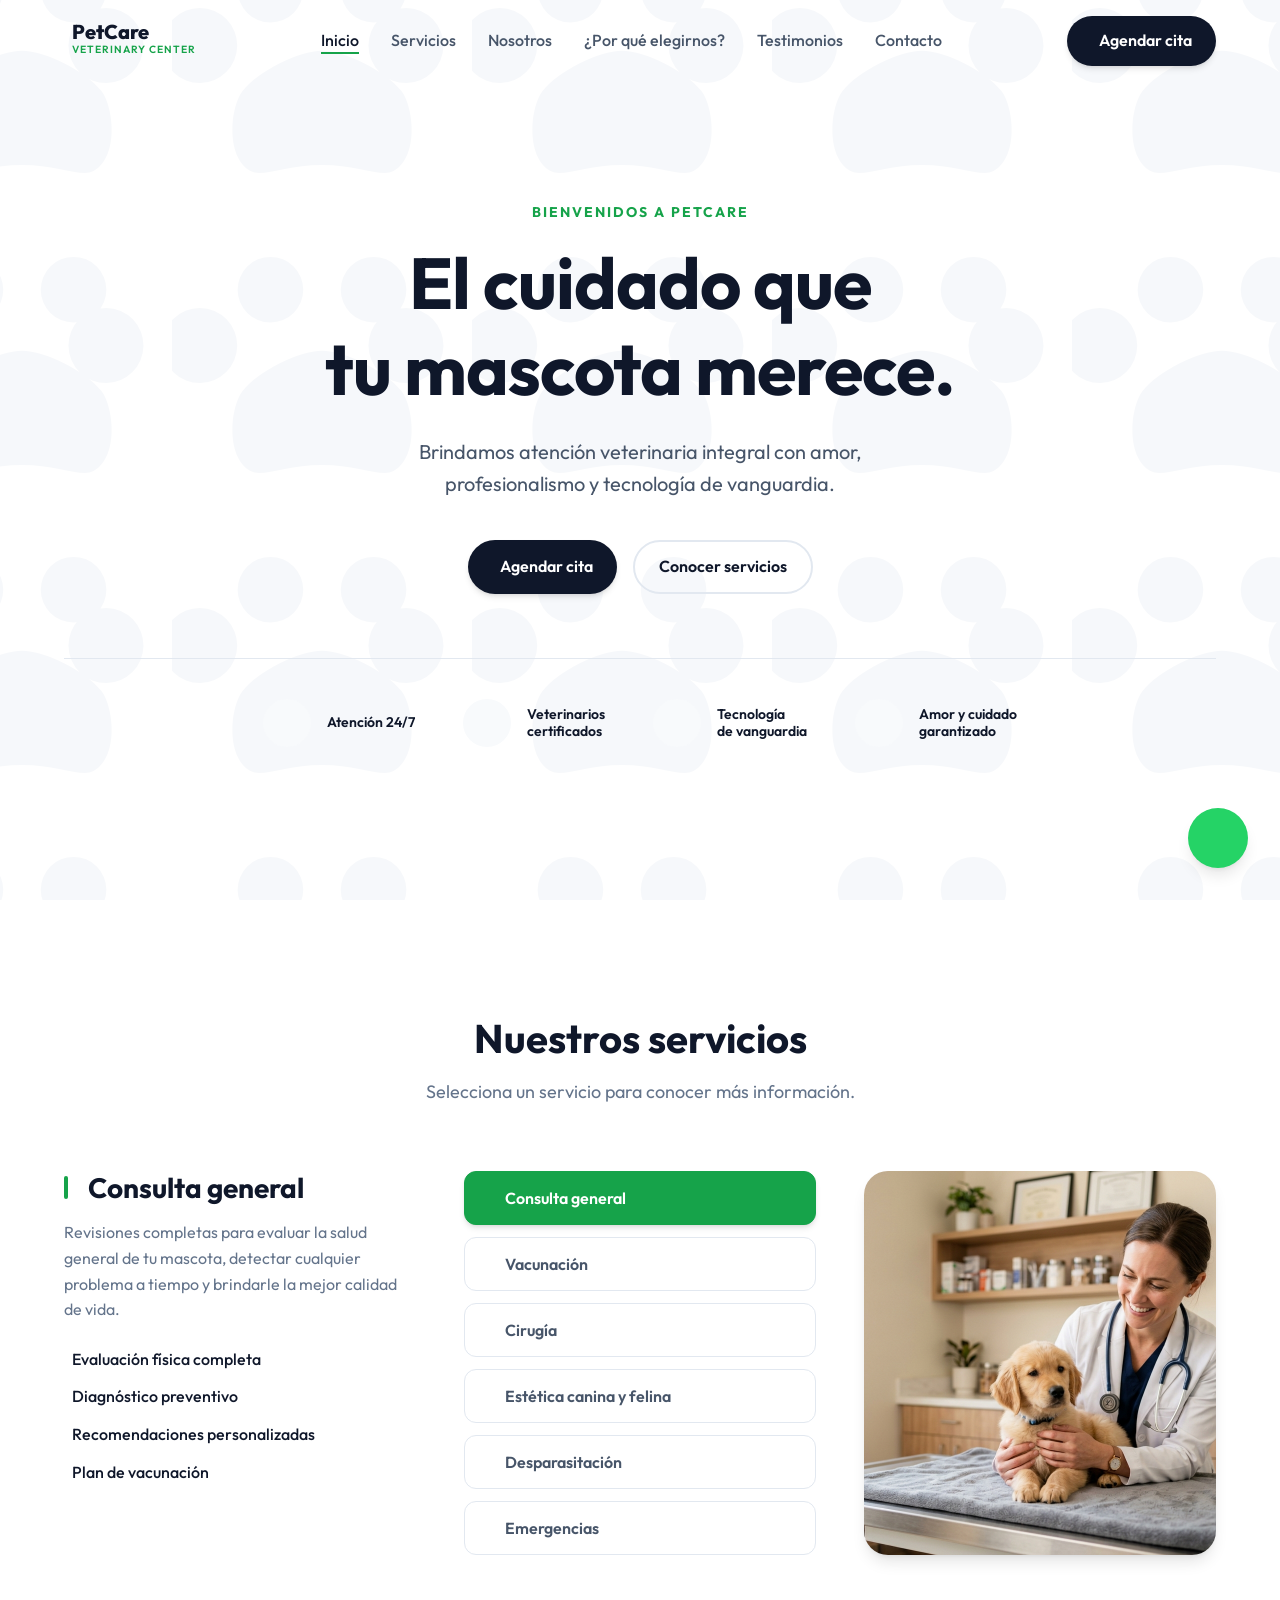
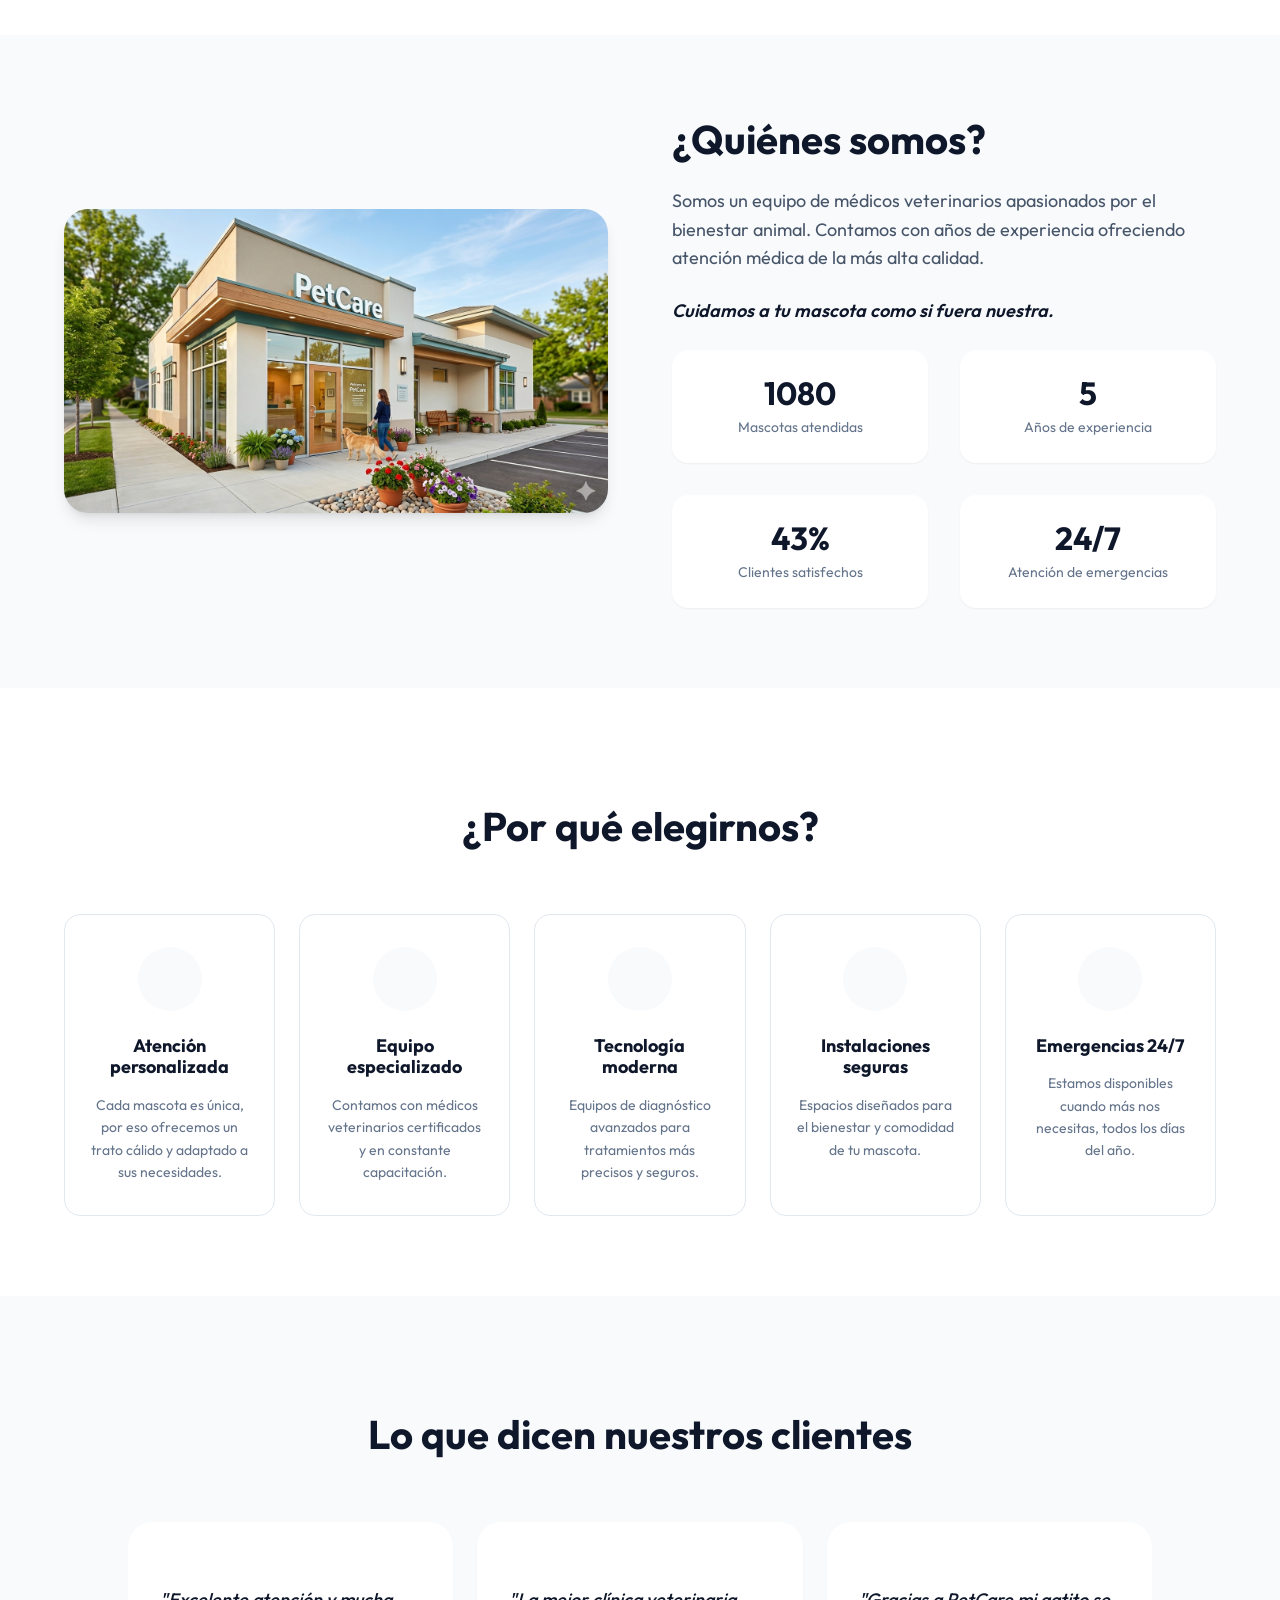
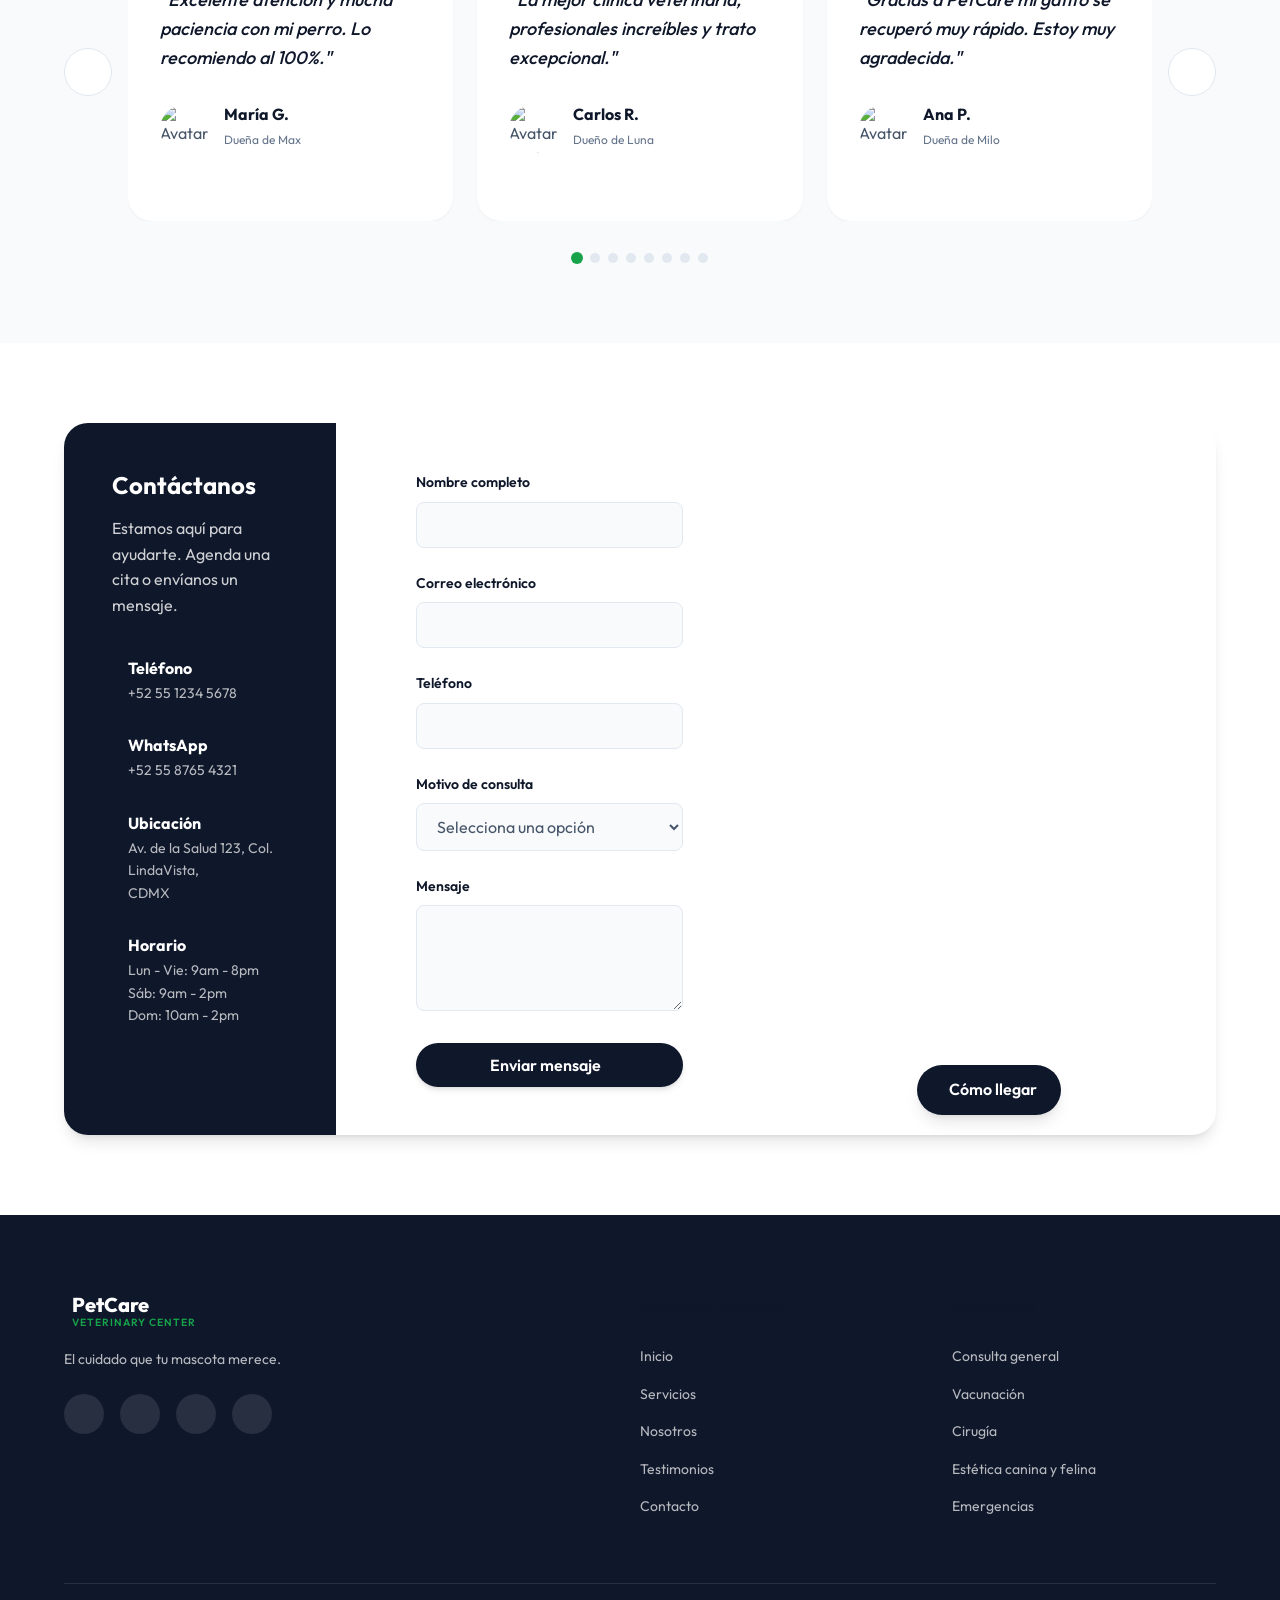
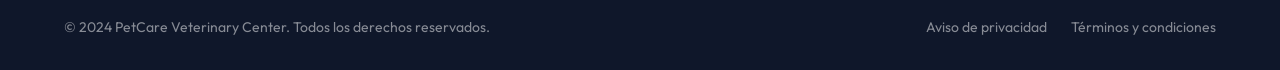
==== index.html @ b51f6dec "Add files via upload" ====
<!DOCTYPE html>
<html lang="es">

<head>
    <meta charset="UTF-8">
    <meta name="viewport" content="width=device-width, initial-scale=1.0">
    <title>PetCare | El cuidado que tu mascota merece</title>
    <meta name="description"
        content="Brindamos atención veterinaria integral con amor, profesionalismo y tecnología de vanguardia.">
    <link rel="preconnect" href="https://fonts.googleapis.com">
    <link rel="preconnect" href="https://fonts.gstatic.com" crossorigin>
    <link href="https://fonts.googleapis.com/css2?family=Outfit:wght@300;400;500;600;700;800&display=swap"
        rel="stylesheet">
    <link rel="stylesheet" href="style.css">
    <!-- Phosphor Icons -->
    <script src="https://unpkg.com/@phosphor-icons/web"></script>
</head>

<body>

    <!-- Floating WhatsApp -->
    <a href="https://wa.me/525587654321" target="_blank" class="floating-whatsapp" aria-label="Chat on WhatsApp">
        <i class="ph-fill ph-whatsapp-logo"></i>
    </a>

    <!-- Navbar -->
    <nav id="navbar" class="navbar">
        <div class="container nav-container">
            <a href="#" class="logo">
                <i class="ph-fill ph-paw-print"></i>
                <div class="logo-text">
                    <span class="logo-title">PetCare</span>
                    <span class="logo-subtitle">VETERINARY CENTER</span>
                </div>
            </a>
            <ul class="nav-links">
                <li><a href="#inicio" class="nav-link active">Inicio</a></li>
                <li><a href="#servicios" class="nav-link">Servicios</a></li>
                <li><a href="#nosotros" class="nav-link">Nosotros</a></li>
                <li><a href="#por-que-elegirnos" class="nav-link">¿Por qué elegirnos?</a></li>
                <li><a href="#testimonios" class="nav-link">Testimonios</a></li>
                <li><a href="#contacto" class="nav-link">Contacto</a></li>
            </ul>
            <a href="#contacto" class="btn btn-primary">
                <i class="ph ph-calendar-blank"></i> Agendar cita
            </a>
            <button class="mobile-menu-btn">
                <i class="ph ph-list"></i>
            </button>
        </div>
    </nav>

    <!-- Hero Section -->
    <header id="inicio" class="hero">
        <div class="parallax-bg" id="parallax-paws"></div>
        <div class="container hero-container">
            <div class="hero-content">
                <span class="badge fade-up">BIENVENIDOS A PETCARE</span>
                <h1 class="fade-up delay-1">El cuidado que<br>tu mascota merece.</h1>
                <p class="fade-up delay-2">Brindamos atención veterinaria integral con amor,<br>profesionalismo y
                    tecnología de vanguardia.</p>
                <div class="hero-buttons fade-up delay-3">
                    <a href="#contacto" class="btn btn-primary">
                        <i class="ph ph-calendar-blank"></i> Agendar cita
                    </a>
                    <a href="#servicios" class="btn btn-outline">Conocer servicios</a>
                </div>
            </div>

            <div class="hero-features fade-up delay-4">
                <div class="feature-item">
                    <div class="feature-icon"><i class="ph ph-clock"></i></div>
                    <span>Atención 24/7</span>
                </div>
                <div class="feature-item">
                    <div class="feature-icon"><i class="ph ph-stethoscope"></i></div>
                    <span>Veterinarios<br>certificados</span>
                </div>
                <div class="feature-item">
                    <div class="feature-icon"><i class="ph ph-microscope"></i></div>
                    <span>Tecnología<br>de vanguardia</span>
                </div>
                <div class="feature-item">
                    <div class="feature-icon"><i class="ph ph-heart"></i></div>
                    <span>Amor y cuidado<br>garantizado</span>
                </div>
            </div>
        </div>
    </header>

    <!-- Services Section -->
    <section id="servicios" class="section">
        <div class="container">
            <div class="section-header fade-in">
                <div class="section-icon"><i class="ph ph-paw-print"></i></div>
                <h2>Nuestros servicios</h2>
                <p>Selecciona un servicio para conocer más información.</p>
            </div>

            <div class="services-layout">
                <!-- Left: Details -->
                <div class="service-details fade-in" id="service-details">
                    <h3 id="detail-title">Consulta general</h3>
                    <p id="detail-desc">Revisiones completas para evaluar la salud general de tu mascota, detectar
                        cualquier problema a tiempo y brindarle la mejor calidad de vida.</p>
                    <ul class="check-list" id="detail-list">
                        <li><i class="ph ph-check"></i> Evaluación física completa</li>
                        <li><i class="ph ph-check"></i> Diagnóstico preventivo</li>
                        <li><i class="ph ph-check"></i> Recomendaciones personalizadas</li>
                        <li><i class="ph ph-check"></i> Plan de vacunación</li>
                    </ul>
                </div>

                <!-- Middle: List -->
                <div class="services-list fade-in delay-1">
                    <button class="service-btn active" data-id="consulta">
                        <i class="ph ph-stethoscope"></i> Consulta general
                    </button>
                    <button class="service-btn" data-id="vacunacion">
                        <i class="ph ph-syringe"></i> Vacunación
                    </button>
                    <button class="service-btn" data-id="cirugia">
                        <i class="ph ph-bandaids"></i> Cirugía
                    </button>
                    <button class="service-btn" data-id="estetica">
                        <i class="ph ph-scissors"></i> Estética canina y felina
                    </button>
                    <button class="service-btn" data-id="desparasitacion">
                        <i class="ph ph-pill"></i> Desparasitación
                    </button>
                    <button class="service-btn" data-id="emergencias">
                        <i class="ph ph-ambulance"></i> Emergencias
                    </button>
                </div>

                <!-- Right: Image -->
                <div class="service-image fade-in delay-2">
                    <img id="service-img" src="/src/consulta.png" alt="Consulta general veterinaria">
                </div>
            </div>
        </div>
    </section>

    <!-- Nosotros Section -->
    <section id="nosotros" class="section bg-light">
        <div class="container">
            <div class="nosotros-layout">
                <div class="nosotros-image slide-in-left">
                    <img src="/src/exterior.png" alt="Exterior Clínica PetCare">
                </div>
                <div class="nosotros-content slide-in-right">
                    <h2 class="section-title">¿Quiénes somos?</h2>
                    <p>Somos un equipo de médicos veterinarios apasionados por el bienestar animal. Contamos con años de
                        experiencia ofreciendo atención médica de la más alta calidad.</p>
                    <p class="signature-text">Cuidamos a tu mascota como si fuera nuestra. <i class="ph ph-heart"></i>
                    </p>

                    <div class="stats-grid">
                        <div class="stat-card">
                            <i class="ph ph-paw-print"></i>
                            <h3 class="counter" data-target="2500">0</h3>
                            <p>Mascotas atendidas</p>
                        </div>
                        <div class="stat-card">
                            <i class="ph ph-medal"></i>
                            <h3 class="counter" data-target="10">0</h3>
                            <p>Años de experiencia</p>
                        </div>
                        <div class="stat-card">
                            <i class="ph ph-smiley"></i>
                            <h3><span class="counter" data-target="98">0</span>%</h3>
                            <p>Clientes satisfechos</p>
                        </div>
                        <div class="stat-card">
                            <i class="ph ph-clock"></i>
                            <h3>24/7</h3>
                            <p>Atención de emergencias</p>
                        </div>
                    </div>
                </div>
            </div>
        </div>
    </section>

    <!-- Por que elegirnos -->
    <section id="por-que-elegirnos" class="section">
        <div class="container">
            <div class="section-header fade-in">
                <div class="section-icon"><i class="ph ph-paw-print"></i></div>
                <h2>¿Por qué elegirnos?</h2>
            </div>

            <div class="reasons-grid">
                <div class="reason-card fade-up">
                    <div class="reason-icon"><i class="ph ph-heart"></i></div>
                    <h3>Atención personalizada</h3>
                    <p>Cada mascota es única, por eso ofrecemos un trato cálido y adaptado a sus necesidades.</p>
                </div>
                <div class="reason-card fade-up delay-1">
                    <div class="reason-icon"><i class="ph ph-users"></i></div>
                    <h3>Equipo especializado</h3>
                    <p>Contamos con médicos veterinarios certificados y en constante capacitación.</p>
                </div>
                <div class="reason-card fade-up delay-2">
                    <div class="reason-icon"><i class="ph ph-heartbeat"></i></div>
                    <h3>Tecnología moderna</h3>
                    <p>Equipos de diagnóstico avanzados para tratamientos más precisos y seguros.</p>
                </div>
                <div class="reason-card fade-up delay-3">
                    <div class="reason-icon"><i class="ph ph-shield-check"></i></div>
                    <h3>Instalaciones seguras</h3>
                    <p>Espacios diseñados para el bienestar y comodidad de tu mascota.</p>
                </div>
                <div class="reason-card fade-up delay-4">
                    <div class="reason-icon"><i class="ph ph-clock-countdown"></i></div>
                    <h3>Emergencias 24/7</h3>
                    <p>Estamos disponibles cuando más nos necesitas, todos los días del año.</p>
                </div>
            </div>
        </div>
    </section>

    <!-- Testimonios -->
    <section id="testimonios" class="section bg-light">
        <div class="container">
            <div class="section-header fade-in">
                <div class="section-icon"><i class="ph ph-paw-print"></i></div>
                <h2>Lo que dicen nuestros clientes</h2>
            </div>

            <div class="testimonials-wrapper fade-in">
                <button class="nav-arrow prev-arrow" aria-label="Anterior testimonio"><i
                        class="ph ph-caret-left"></i></button>

                <div class="testimonials-carousel" id="testimonials-track">
                    <!-- Slide 1 -->
                    <div class="testimonial-card">
                        <div class="stars">
                            <i class="ph-fill ph-star"></i><i class="ph-fill ph-star"></i><i class="ph-fill ph-star"></i><i class="ph-fill ph-star"></i><i class="ph-fill ph-star"></i>
                        </div>
                        <p class="quote">"Excelente atención y mucha paciencia con mi perro. Lo recomiendo al 100%."</p>
                        <div class="author">
                            <img src="/src/dog_avatar_1.png" alt="Avatar María">
                            <div class="author-info">
                                <h4>María G.</h4>
                                <span>Dueña de Max</span>
                            </div>
                        </div>
                    </div>
                    <!-- Slide 2 -->
                    <div class="testimonial-card">
                        <div class="stars">
                            <i class="ph-fill ph-star"></i><i class="ph-fill ph-star"></i><i class="ph-fill ph-star"></i><i class="ph-fill ph-star"></i><i class="ph-fill ph-star"></i>
                        </div>
                        <p class="quote">"La mejor clínica veterinaria, profesionales increíbles y trato excepcional."</p>
                        <div class="author">
                            <img src="/src/dog_avatar_2.png" alt="Avatar Carlos">
                            <div class="author-info">
                                <h4>Carlos R.</h4>
                                <span>Dueño de Luna</span>
                            </div>
                        </div>
                    </div>
                    <!-- Slide 3 -->
                    <div class="testimonial-card">
                        <div class="stars">
                            <i class="ph-fill ph-star"></i><i class="ph-fill ph-star"></i><i class="ph-fill ph-star"></i><i class="ph-fill ph-star"></i><i class="ph-fill ph-star"></i>
                        </div>
                        <p class="quote">"Gracias a PetCare mi gatito se recuperó muy rápido. Estoy muy agradecida."</p>
                        <div class="author">
                            <img src="/src/cat_avatar_1.png" alt="Avatar Ana">
                            <div class="author-info">
                                <h4>Ana P.</h4>
                                <span>Dueña de Milo</span>
                            </div>
                        </div>
                    </div>
                    <!-- Slide 4 -->
                    <div class="testimonial-card">
                        <div class="stars">
                            <i class="ph-fill ph-star"></i><i class="ph-fill ph-star"></i><i class="ph-fill ph-star"></i><i class="ph-fill ph-star"></i><i class="ph-fill ph-star"></i>
                        </div>
                        <p class="quote">"Siempre nos reciben con una sonrisa y mi perro ya no le tiene miedo al veterinario."</p>
                        <div class="author">
                            <img src="/src/dog_avatar_3.png" alt="Avatar Juan">
                            <div class="author-info">
                                <h4>Juan T.</h4>
                                <span>Dueño de Toby</span>
                            </div>
                        </div>
                    </div>
                    <!-- Slide 5 -->
                    <div class="testimonial-card">
                        <div class="stars">
                            <i class="ph-fill ph-star"></i><i class="ph-fill ph-star"></i><i class="ph-fill ph-star"></i><i class="ph-fill ph-star"></i><i class="ph-fill ph-star"></i>
                        </div>
                        <p class="quote">"Instalaciones de primera y muy limpios. Mis gatos se sienten en casa."</p>
                        <div class="author">
                            <img src="/src/cat_avatar_2.png" alt="Avatar Sofia">
                            <div class="author-info">
                                <h4>Sofía L.</h4>
                                <span>Dueña de Salem y Nina</span>
                            </div>
                        </div>
                    </div>
                    <!-- Slide 6 -->
                    <div class="testimonial-card">
                        <div class="stars">
                            <i class="ph-fill ph-star"></i><i class="ph-fill ph-star"></i><i class="ph-fill ph-star"></i><i class="ph-fill ph-star"></i><i class="ph-fill ph-star"></i>
                        </div>
                        <p class="quote">"Llevé a mi perro por una emergencia de madrugada y nos salvaron la vida, muy agradecido."</p>
                        <div class="author">
                            <img src="/src/dog_avatar_4.png" alt="Avatar Roberto">
                            <div class="author-info">
                                <h4>Roberto M.</h4>
                                <span>Dueño de Rocky</span>
                            </div>
                        </div>
                    </div>
                    <!-- Slide 7 -->
                    <div class="testimonial-card">
                        <div class="stars">
                            <i class="ph-fill ph-star"></i><i class="ph-fill ph-star"></i><i class="ph-fill ph-star"></i><i class="ph-fill ph-star"></i><i class="ph-fill ph-star"></i>
                        </div>
                        <p class="quote">"El servicio de estética es espectacular, dejan a mi perrita hermosa y oliendo delicioso."</p>
                        <div class="author">
                            <img src="/src/dog_avatar_5.png" alt="Avatar Elena">
                            <div class="author-info">
                                <h4>Elena V.</h4>
                                <span>Dueña de Princesa</span>
                            </div>
                        </div>
                    </div>
                    <!-- Slide 8 -->
                    <div class="testimonial-card">
                        <div class="stars">
                            <i class="ph-fill ph-star"></i><i class="ph-fill ph-star"></i><i class="ph-fill ph-star"></i><i class="ph-fill ph-star"></i><i class="ph-fill ph-star"></i>
                        </div>
                        <p class="quote">"Me explican todo con detalle en cada consulta. Me da mucha tranquilidad traer a mi gato aquí."</p>
                        <div class="author">
                            <img src="/src/cat_avatar_3.png" alt="Avatar Diego">
                            <div class="author-info">
                                <h4>Diego C.</h4>
                                <span>Dueño de Félix</span>
                            </div>
                        </div>
                    </div>
                    <!-- Slide 9 -->
                    <div class="testimonial-card">
                        <div class="stars">
                            <i class="ph-fill ph-star"></i><i class="ph-fill ph-star"></i><i class="ph-fill ph-star"></i><i class="ph-fill ph-star"></i><i class="ph-fill ph-star"></i>
                        </div>
                        <p class="quote">"Los precios son justos y la calidad humana del equipo es inigualable."</p>
                        <div class="author">
                            <img src="/src/dog_avatar_6.png" alt="Avatar Laura">
                            <div class="author-info">
                                <h4>Laura B.</h4>
                                <span>Dueña de Chester</span>
                            </div>
                        </div>
                    </div>
                    <!-- Slide 10 -->
                    <div class="testimonial-card">
                        <div class="stars">
                            <i class="ph-fill ph-star"></i><i class="ph-fill ph-star"></i><i class="ph-fill ph-star"></i><i class="ph-fill ph-star"></i><i class="ph-fill ph-star"></i>
                        </div>
                        <p class="quote">"Tienen un equipo increíble. Mi hurón recibió el mejor tratamiento posible. ¡Gracias!"</p>
                        <div class="author">
                            <img src="/src/cat_avatar_4.png" alt="Avatar Fernando">
                            <div class="author-info">
                                <h4>Fernando H.</h4>
                                <span>Dueño de Pipo</span>
                            </div>
                        </div>
                    </div>
                </div>

                <button class="nav-arrow next-arrow" aria-label="Siguiente testimonio"><i
                        class="ph ph-caret-right"></i></button>
            </div>
            <div class="carousel-dots" id="carousel-dots">
                <!-- Dots generated by JS -->
            </div>
        </div>
    </section>

    <!-- Contacto -->
    <section id="contacto" class="section">
        <div class="container">
            <div class="contact-layout fade-up">
                <!-- Info -->
                <div class="contact-info">
                    <h2>Contáctanos</h2>
                    <p>Estamos aquí para ayudarte. Agenda una cita o envíanos un mensaje.</p>

                    <div class="info-items">
                        <div class="info-item">
                            <i class="ph ph-phone"></i>
                            <div>
                                <h4>Teléfono</h4>
                                <p>+52 55 1234 5678</p>
                            </div>
                        </div>
                        <div class="info-item">
                            <i class="ph ph-whatsapp-logo"></i>
                            <div>
                                <h4>WhatsApp</h4>
                                <p>+52 55 8765 4321</p>
                            </div>
                        </div>
                        <div class="info-item">
                            <i class="ph ph-map-pin"></i>
                            <div>
                                <h4>Ubicación</h4>
                                <p>Av. de la Salud 123, Col. LindaVista,<br>CDMX</p>
                            </div>
                        </div>
                        <div class="info-item">
                            <i class="ph ph-clock"></i>
                            <div>
                                <h4>Horario</h4>
                                <p>Lun - Vie: 9am - 8pm<br>Sáb: 9am - 2pm<br>Dom: 10am - 2pm</p>
                            </div>
                        </div>
                    </div>
                </div>

                <!-- Form -->
                <div class="contact-form-wrapper">
                    <form id="contact-form" class="contact-form" novalidate>
                        <div class="form-group">
                            <label for="nombre">Nombre completo</label>
                            <input type="text" id="nombre" name="nombre" required>
                            <span class="error-msg">Por favor ingresa tu nombre completo</span>
                        </div>
                        <div class="form-group">
                            <label for="correo">Correo electrónico</label>
                            <input type="email" id="correo" name="correo" required>
                            <span class="error-msg">Por favor ingresa un correo válido</span>
                        </div>
                        <div class="form-group">
                            <label for="telefono">Teléfono</label>
                            <input type="tel" id="telefono" name="telefono" required>
                            <span class="error-msg">Por favor ingresa un teléfono válido</span>
                        </div>
                        <div class="form-group">
                            <label for="motivo">Motivo de consulta</label>
                            <select id="motivo" name="motivo" required>
                                <option value="" disabled selected>Selecciona una opción</option>
                                <option value="consulta">Consulta general</option>
                                <option value="vacunacion">Vacunación</option>
                                <option value="emergencia">Emergencia</option>
                                <option value="otro">Otro</option>
                            </select>
                            <span class="error-msg">Por favor selecciona un motivo</span>
                        </div>
                        <div class="form-group">
                            <label for="mensaje">Mensaje</label>
                            <textarea id="mensaje" name="mensaje" rows="4" required></textarea>
                            <span class="error-msg">Por favor escribe un mensaje</span>
                        </div>
                        <button type="submit" class="btn btn-primary w-100" id="submit-btn">
                            <span class="btn-text">Enviar mensaje</span>
                            <i class="ph ph-paper-plane-tilt btn-icon"></i>
                            <div class="loader"></div>
                        </button>
                        <div class="success-msg" id="success-msg">
                            <i class="ph-fill ph-check-circle"></i> Mensaje enviado con éxito. Te contactaremos pronto.
                        </div>
                    </form>
                </div>

                <!-- Map -->
                <div class="contact-map" style="position: relative;">
                    <iframe
                        src="https://www.google.com/maps/embed?pb=!1m18!1m12!1m3!1d11342.34567!2d-99.123456!3d19.456789!2m3!1f0!2f0!3f0!3m2!1i1024!2i768!4f13.1!3m3!1m2!1s0x0%3A0x0!2zMTnCsDI3JzI0LjQiTiA5OcKwMDcnMjQuNCJX!5e0!3m2!1ses!2smx!4v1620000000000!5m2!1ses!2smx"
                        width="100%" height="100%" style="border:0; border-radius: 12px;" allowfullscreen=""
                        loading="lazy">
                    </iframe>
                    <a href="https://maps.google.com" target="_blank" class="btn btn-primary"
                        style="position: absolute; bottom: 20px; left: 50%; transform: translateX(-50%); box-shadow: var(--shadow-lg);">
                        <i class="ph ph-map-trifold"></i> Cómo llegar
                    </a>
                </div>
            </div>
        </div>
    </section>

    <!-- Footer -->
    <footer class="footer">
        <div class="container">
            <div class="footer-layout">
                <div class="footer-brand">
                    <a href="#" class="logo footer-logo">
                        <i class="ph-fill ph-paw-print"></i>
                        <div class="logo-text">
                            <span class="logo-title">PetCare</span>
                            <span class="logo-subtitle">VETERINARY CENTER</span>
                        </div>
                    </a>
                    <p>El cuidado que tu mascota merece.</p>
                    <div class="social-links">
                        <a href="#"><i class="ph-fill ph-facebook-logo"></i></a>
                        <a href="#"><i class="ph-fill ph-instagram-logo"></i></a>
                        <a href="#"><i class="ph-fill ph-tiktok-logo"></i></a>
                        <a href="#"><i class="ph-fill ph-whatsapp-logo"></i></a>
                    </div>
                </div>

                <div class="footer-links">
                    <h4>Enlaces rápidos</h4>
                    <ul>
                        <li><a href="#inicio">Inicio</a></li>
                        <li><a href="#servicios">Servicios</a></li>
                        <li><a href="#nosotros">Nosotros</a></li>
                        <li><a href="#testimonios">Testimonios</a></li>
                        <li><a href="#contacto">Contacto</a></li>
                    </ul>
                </div>

                <div class="footer-links">
                    <h4>Servicios</h4>
                    <ul>
                        <li><a href="#servicios">Consulta general</a></li>
                        <li><a href="#servicios">Vacunación</a></li>
                        <li><a href="#servicios">Cirugía</a></li>
                        <li><a href="#servicios">Estética canina y felina</a></li>
                        <li><a href="#servicios">Emergencias</a></li>
                    </ul>
                </div>


            </div>

            <div class="footer-bottom">
                <p>&copy; 2024 PetCare Veterinary Center. Todos los derechos reservados.</p>
                <div class="footer-bottom-links">
                    <a href="#">Aviso de privacidad</a>
                    <a href="#">Términos y condiciones</a>
                </div>
            </div>
        </div>
    </footer>

    <script src="script.js"></script>
</body>

</html>
---- style.css ----
:root {
    --primary: #0f172a; /* Dark Blue */
    --secondary: #16a34a; /* Green */
    --secondary-dark: #15803d;
    --text: #475569;
    --text-light: #64748b;
    --heading: #0f172a;
    --bg-main: #ffffff;
    --bg-light: #f8fafc;
    --bg-gray: #f1f5f9;
    --border: #e2e8f0;
    --white: #ffffff;
    --shadow-sm: 0 1px 2px 0 rgb(0 0 0 / 0.05);
    --shadow-md: 0 4px 6px -1px rgb(0 0 0 / 0.1), 0 2px 4px -2px rgb(0 0 0 / 0.1);
    --shadow-lg: 0 10px 15px -3px rgb(0 0 0 / 0.1), 0 4px 6px -4px rgb(0 0 0 / 0.1);
    --transition: all 0.3s cubic-bezier(0.4, 0, 0.2, 1);
}

* {
    margin: 0;
    padding: 0;
    box-sizing: border-box;
}

html {
    scroll-behavior: smooth;
    font-size: 16px;
}

body {
    font-family: 'Outfit', sans-serif;
    color: var(--text);
    background-color: var(--bg-main);
    line-height: 1.6;
    overflow-x: hidden;
}

h1, h2, h3, h4, h5, h6 {
    color: var(--heading);
    font-weight: 700;
    line-height: 1.2;
}

a {
    text-decoration: none;
    color: inherit;
    transition: var(--transition);
}

ul {
    list-style: none;
}

img {
    max-width: 100%;
    height: auto;
    display: block;
}

.container {
    width: 100%;
    max-width: 1200px;
    margin: 0 auto;
    padding: 0 1.5rem;
}

.section {
    padding: 5rem 0;
}

.bg-light {
    background-color: var(--bg-light);
}

/* Buttons */
.btn {
    display: inline-flex;
    align-items: center;
    justify-content: center;
    gap: 0.5rem;
    padding: 0.75rem 1.5rem;
    border-radius: 9999px;
    font-weight: 600;
    cursor: pointer;
    transition: var(--transition);
    border: none;
    font-family: inherit;
    font-size: 1rem;
}

.btn i {
    font-size: 1.25rem;
}

.btn-primary {
    background-color: var(--primary);
    color: var(--white);
    box-shadow: var(--shadow-md);
}

.btn-primary:hover {
    transform: scale(1.05);
    box-shadow: var(--shadow-lg);
    background-color: #000;
}

.btn-outline {
    background-color: transparent;
    color: var(--primary);
    border: 2px solid var(--border);
}

.btn-outline:hover {
    border-color: var(--primary);
    transform: scale(1.05);
    box-shadow: var(--shadow-md);
}

/* Navbar */
.navbar {
    position: fixed;
    top: 0;
    left: 0;
    width: 100%;
    z-index: 1000;
    padding: 1rem 0;
    transition: var(--transition);
    background-color: transparent;
}

.navbar.scrolled {
    background-color: var(--white);
    box-shadow: var(--shadow-sm);
    padding: 0.75rem 0;
}

.nav-container {
    display: flex;
    justify-content: space-between;
    align-items: center;
}

.logo {
    display: flex;
    align-items: center;
    gap: 0.5rem;
    color: var(--primary);
}

.logo i {
    font-size: 2rem;
}

.logo-text {
    display: flex;
    flex-direction: column;
}

.logo-title {
    font-size: 1.25rem;
    font-weight: 800;
    line-height: 1;
}

.logo-subtitle {
    font-size: 0.65rem;
    font-weight: 600;
    letter-spacing: 1px;
    color: var(--secondary);
}

.nav-links {
    display: flex;
    gap: 2rem;
}

.nav-link {
    font-weight: 500;
    color: var(--text);
    position: relative;
}

.nav-link::after {
    content: '';
    position: absolute;
    bottom: -4px;
    left: 0;
    width: 0;
    height: 2px;
    background-color: var(--secondary);
    transition: var(--transition);
}

.nav-link:hover::after, .nav-link.active::after {
    width: 100%;
}

.nav-link:hover, .nav-link.active {
    color: var(--primary);
}

.mobile-menu-btn {
    display: none;
    background: none;
    border: none;
    font-size: 1.5rem;
    color: var(--primary);
    cursor: pointer;
}

/* Hero Section */
.hero {
    position: relative;
    padding-top: 8rem;
    padding-bottom: 5rem;
    min-height: 100vh;
    display: flex;
    align-items: center;
    overflow: hidden;
}

.parallax-bg {
    position: absolute;
    top: -10%;
    left: -10%;
    width: 120%;
    height: 120%;
    background-image: url('data:image/svg+xml;utf8,<svg xmlns="http://www.w3.org/2000/svg" width="100" height="100" viewBox="0 0 256 256"><path fill="%23e2e8f0" d="M84,96a28,28,0,1,0-28-28A28,28,0,0,0,84,96Zm88-56a28,28,0,1,0,28,28A28,28,0,0,0,172,40ZM55.65,116.32a32,32,0,1,0-31.3,31.3A32,32,0,0,0,55.65,116.32Zm176,0a32,32,0,1,0-31.3,31.3A32,32,0,0,0,231.65,116.32ZM195.8,154.51c-12.75-17-48.4-34.51-67.8-34.51s-55.05,17.51-67.8,34.51C49.19,169.17,45.86,211.23,67,222.8c10.15,5.55,30.34-5.23,61-5.23s50.85,10.78,61,5.23C210.14,211.23,206.81,169.17,195.8,154.51Z"/></svg>');
    background-size: 300px;
    opacity: 0.3;
    z-index: -1;
    pointer-events: none;
}

.hero-container {
    display: flex;
    flex-direction: column;
    align-items: center;
    text-align: center;
}

.badge {
    color: var(--secondary);
    font-weight: 700;
    letter-spacing: 2px;
    font-size: 0.875rem;
    margin-bottom: 1rem;
    display: block;
}

.hero h1 {
    font-size: 4.5rem;
    margin-bottom: 1.5rem;
    color: var(--primary);
    letter-spacing: -1px;
}

.hero p {
    font-size: 1.25rem;
    color: var(--text);
    margin-bottom: 2.5rem;
    max-width: 600px;
    margin-left: auto;
    margin-right: auto;
}

.hero-buttons {
    display: flex;
    gap: 1rem;
    justify-content: center;
    margin-bottom: 4rem;
}

.hero-features {
    display: flex;
    gap: 3rem;
    justify-content: center;
    flex-wrap: wrap;
    border-top: 1px solid var(--border);
    padding-top: 2.5rem;
    width: 100%;
}

.feature-item {
    display: flex;
    align-items: center;
    gap: 1rem;
    text-align: left;
}

.feature-icon {
    width: 48px;
    height: 48px;
    border-radius: 50%;
    background-color: var(--bg-light);
    display: flex;
    align-items: center;
    justify-content: center;
    font-size: 1.5rem;
    color: var(--primary);
}

.feature-item span {
    font-weight: 600;
    font-size: 0.875rem;
    line-height: 1.2;
    color: var(--heading);
}

/* Animations */
.fade-up {
    opacity: 0;
    transform: translateY(30px);
    transition: opacity 0.8s ease-out, transform 0.8s ease-out;
}

.fade-up.visible {
    opacity: 1;
    transform: translateY(0);
}

.fade-in {
    opacity: 0;
    transition: opacity 0.8s ease-out;
}

.fade-in.visible {
    opacity: 1;
}

.slide-in-left {
    opacity: 0;
    transform: translateX(-50px);
    transition: opacity 0.8s ease-out, transform 0.8s ease-out;
}

.slide-in-left.visible {
    opacity: 1;
    transform: translateX(0);
}

.slide-in-right {
    opacity: 0;
    transform: translateX(50px);
    transition: opacity 0.8s ease-out, transform 0.8s ease-out;
}

.slide-in-right.visible {
    opacity: 1;
    transform: translateX(0);
}

.delay-1 { transition-delay: 0.1s; }
.delay-2 { transition-delay: 0.2s; }
.delay-3 { transition-delay: 0.3s; }
.delay-4 { transition-delay: 0.4s; }


/* Sections Common */
.section-header {
    text-align: center;
    margin-bottom: 4rem;
}

.section-icon {
    display: inline-flex;
    color: var(--secondary);
    font-size: 2rem;
    margin-bottom: 1rem;
}

.section-header h2 {
    font-size: 2.5rem;
    margin-bottom: 1rem;
}

.section-header p {
    color: var(--text-light);
    font-size: 1.125rem;
}

/* Services */
.services-layout {
    display: grid;
    grid-template-columns: 1fr 1fr 1fr;
    gap: 3rem;
    align-items: start;
}

.service-details h3 {
    font-size: 1.75rem;
    margin-bottom: 1rem;
    color: var(--primary);
    position: relative;
    padding-left: 1.5rem;
}

.service-details h3::before {
    content: '';
    position: absolute;
    left: 0;
    top: 5px;
    bottom: 5px;
    width: 4px;
    background-color: var(--secondary);
    border-radius: 4px;
}

.service-details p {
    margin-bottom: 1.5rem;
    color: var(--text-light);
}

.check-list li {
    display: flex;
    align-items: center;
    gap: 0.5rem;
    margin-bottom: 0.75rem;
    color: var(--heading);
    font-weight: 500;
}

.check-list i {
    color: var(--secondary);
    font-size: 1.25rem;
}

.services-list {
    display: flex;
    flex-direction: column;
    gap: 0.75rem;
}

.service-btn {
    display: flex;
    align-items: center;
    gap: 1rem;
    padding: 1rem 1.5rem;
    background-color: var(--white);
    border: 1px solid var(--border);
    border-radius: 12px;
    font-family: inherit;
    font-size: 1rem;
    font-weight: 600;
    color: var(--text);
    cursor: pointer;
    transition: var(--transition);
    text-align: left;
}

.service-btn i {
    font-size: 1.5rem;
    color: var(--text-light);
    transition: var(--transition);
}

.service-btn:hover {
    border-color: var(--secondary);
    color: var(--secondary);
    transform: translateX(5px);
}

.service-btn:hover i {
    color: var(--secondary);
}

.service-btn.active {
    background-color: var(--secondary);
    color: var(--white);
    border-color: var(--secondary);
    box-shadow: var(--shadow-md);
}

.service-btn.active i {
    color: var(--white);
}

.service-image {
    border-radius: 24px;
    overflow: hidden;
    box-shadow: var(--shadow-lg);
    height: 100%;
}

.service-image img {
    width: 100%;
    height: 100%;
    object-fit: cover;
    transition: opacity 0.4s ease-in-out;
}

/* Nosotros */
.nosotros-layout {
    display: grid;
    grid-template-columns: 1fr 1fr;
    gap: 4rem;
    align-items: center;
}

.nosotros-image {
    border-radius: 24px;
    overflow: hidden;
    box-shadow: var(--shadow-lg);
}

.section-title {
    font-size: 2.5rem;
    margin-bottom: 1.5rem;
}

.nosotros-content p {
    margin-bottom: 1.5rem;
    font-size: 1.125rem;
}

.signature-text {
    font-size: 1.25rem;
    font-style: italic;
    color: var(--primary);
    font-weight: 600;
    display: flex;
    align-items: center;
    gap: 0.5rem;
    margin-bottom: 2.5rem;
}

.signature-text i {
    color: var(--secondary);
}

.stats-grid {
    display: grid;
    grid-template-columns: 1fr 1fr;
    gap: 2rem;
}

.stat-card {
    text-align: center;
    padding: 1.5rem;
    background-color: var(--white);
    border-radius: 16px;
    box-shadow: var(--shadow-sm);
    transition: var(--transition);
}

.stat-card:hover {
    transform: translateY(-5px);
    box-shadow: var(--shadow-md);
}

.stat-card i {
    font-size: 2rem;
    color: var(--secondary);
    margin-bottom: 0.5rem;
}

.stat-card h3 {
    font-size: 2rem;
    color: var(--primary);
    margin-bottom: 0.25rem;
}

.stat-card p {
    font-size: 0.875rem;
    color: var(--text-light);
    margin: 0;
}

/* Por Que Elegirnos */
.reasons-grid {
    display: grid;
    grid-template-columns: repeat(5, 1fr);
    gap: 1.5rem;
}

.reason-card {
    background-color: var(--white);
    padding: 2rem 1.5rem;
    border-radius: 16px;
    text-align: center;
    border: 1px solid var(--border);
    transition: var(--transition);
}

.reason-card:hover {
    transform: scale(1.03) translateY(-10px);
    box-shadow: var(--shadow-lg);
    border-color: transparent;
}

.reason-icon {
    width: 64px;
    height: 64px;
    margin: 0 auto 1.5rem;
    display: flex;
    align-items: center;
    justify-content: center;
    background-color: var(--bg-light);
    border-radius: 50%;
    color: var(--secondary);
    font-size: 2rem;
    transition: var(--transition);
}

.reason-card:hover .reason-icon {
    background-color: var(--secondary);
    color: var(--white);
    transform: rotateY(180deg);
}

.reason-card h3 {
    font-size: 1.125rem;
    margin-bottom: 1rem;
}

.reason-card p {
    font-size: 0.875rem;
    color: var(--text-light);
}

/* Testimonios */
.testimonials-wrapper {
    position: relative;
    display: flex;
    align-items: center;
    gap: 1rem;
    margin-bottom: 2rem;
}

.testimonials-carousel {
    display: flex;
    overflow: hidden;
    scroll-behavior: smooth;
    gap: 1.5rem;
    width: 100%;
}

.testimonial-card {
    flex: 0 0 calc(33.333% - 1rem);
    background-color: var(--white);
    padding: 2.5rem 2rem;
    border-radius: 24px;
    box-shadow: var(--shadow-sm);
    transition: opacity 0.5s;
}

.stars {
    color: #fbbf24;
    margin-bottom: 1.5rem;
    display: flex;
    gap: 0.25rem;
}

.quote {
    font-size: 1.125rem;
    font-style: italic;
    color: var(--heading);
    margin-bottom: 2rem;
    font-weight: 500;
}

.author {
    display: flex;
    align-items: center;
    gap: 1rem;
}

.author img {
    width: 48px;
    height: 48px;
    border-radius: 50%;
    object-fit: cover;
}

.author-info h4 {
    font-size: 1rem;
    margin-bottom: 0.125rem;
}

.author-info span {
    font-size: 0.75rem;
    color: var(--text-light);
}

.nav-arrow {
    width: 48px;
    height: 48px;
    border-radius: 50%;
    background-color: var(--white);
    border: 1px solid var(--border);
    display: flex;
    align-items: center;
    justify-content: center;
    font-size: 1.25rem;
    color: var(--primary);
    cursor: pointer;
    transition: var(--transition);
    flex-shrink: 0;
    z-index: 10;
}

.nav-arrow:hover {
    background-color: var(--primary);
    color: var(--white);
    border-color: var(--primary);
}

.carousel-dots {
    display: flex;
    justify-content: center;
    gap: 0.5rem;
}

.dot {
    width: 10px;
    height: 10px;
    border-radius: 50%;
    background-color: var(--border);
    cursor: pointer;
    transition: var(--transition);
}

.dot.active {
    background-color: var(--secondary);
    transform: scale(1.2);
}

/* Contacto */
.contact-layout {
    display: grid;
    grid-template-columns: 3fr 4fr 5fr;
    gap: 2rem;
    background-color: var(--white);
    border-radius: 24px;
    box-shadow: var(--shadow-lg);
    overflow: hidden;
}

.contact-info {
    padding: 3rem;
    background-color: var(--primary);
    color: var(--white);
}

.contact-info h2 {
    color: var(--white);
    margin-bottom: 1rem;
}

.contact-info > p {
    color: rgba(255, 255, 255, 0.8);
    margin-bottom: 2.5rem;
}

.info-items {
    display: flex;
    flex-direction: column;
    gap: 2rem;
}

.info-item {
    display: flex;
    gap: 1rem;
}

.info-item i {
    font-size: 1.5rem;
    color: var(--secondary);
}

.info-item h4 {
    color: var(--white);
    font-size: 1rem;
    margin-bottom: 0.25rem;
}

.info-item p {
    color: rgba(255, 255, 255, 0.7);
    font-size: 0.875rem;
}

.contact-form-wrapper {
    padding: 3rem;
}

.form-group {
    margin-bottom: 1.5rem;
    position: relative;
}

.form-group label {
    display: block;
    font-size: 0.875rem;
    font-weight: 600;
    color: var(--heading);
    margin-bottom: 0.5rem;
}

.form-group input,
.form-group select,
.form-group textarea {
    width: 100%;
    padding: 0.75rem 1rem;
    border: 1px solid var(--border);
    border-radius: 8px;
    font-family: inherit;
    font-size: 1rem;
    color: var(--text);
    transition: var(--transition);
    background-color: var(--bg-light);
}

.form-group input:focus,
.form-group select:focus,
.form-group textarea:focus {
    outline: none;
    border-color: var(--secondary);
    box-shadow: 0 0 0 3px rgba(22, 163, 74, 0.1);
    background-color: var(--white);
}

.form-group input.error,
.form-group select.error,
.form-group textarea.error {
    border-color: #ef4444;
}

.error-msg {
    color: #ef4444;
    font-size: 0.75rem;
    position: absolute;
    bottom: -18px;
    left: 0;
    display: none;
}

.form-group.invalid .error-msg {
    display: block;
}

.w-100 {
    width: 100%;
}

.loader {
    display: none;
    width: 20px;
    height: 20px;
    border: 2px solid var(--white);
    border-bottom-color: transparent;
    border-radius: 50%;
    animation: rotation 1s linear infinite;
}

@keyframes rotation {
    0% { transform: rotate(0deg); }
    100% { transform: rotate(360deg); }
}

.success-msg {
    display: none;
    padding: 1rem;
    background-color: rgba(22, 163, 74, 0.1);
    color: var(--secondary-dark);
    border-radius: 8px;
    margin-top: 1rem;
    font-size: 0.875rem;
    font-weight: 500;
}

/* Footer */
.footer {
    background-color: var(--primary);
    color: var(--white);
    padding: 5rem 0 2rem;
}

.footer-layout {
    display: grid;
    grid-template-columns: 2fr 1fr 1fr;
    gap: 3rem;
    margin-bottom: 4rem;
}

.footer-logo {
    color: var(--white);
    margin-bottom: 1rem;
}

.footer-logo .logo-subtitle {
    color: var(--secondary);
}

.footer-brand p {
    color: rgba(255, 255, 255, 0.7);
    margin-bottom: 1.5rem;
    font-size: 0.875rem;
}

.social-links {
    display: flex;
    gap: 1rem;
}

.social-links a {
    display: inline-flex;
    align-items: center;
    justify-content: center;
    width: 40px;
    height: 40px;
    border-radius: 50%;
    background-color: rgba(255, 255, 255, 0.1);
    color: var(--white);
    font-size: 1.25rem;
}

.social-links a:hover {
    background-color: var(--secondary);
    transform: translateY(-3px);
}

.footer-links h4 {
    font-size: 1.25rem;
    margin-bottom: 1.5rem;
}

.footer-links ul {
    display: flex;
    flex-direction: column;
    gap: 0.75rem;
}

.footer-links a {
    color: rgba(255, 255, 255, 0.7);
    font-size: 0.875rem;
}

.footer-links a:hover {
    color: var(--secondary);
    padding-left: 5px;
}

.footer-bottom {
    display: flex;
    justify-content: space-between;
    align-items: center;
    padding-top: 2rem;
    border-top: 1px solid rgba(255, 255, 255, 0.1);
    color: rgba(255, 255, 255, 0.5);
    font-size: 0.875rem;
    flex-wrap: wrap;
    gap: 1rem;
}

.footer-bottom-links {
    display: flex;
    gap: 1.5rem;
}

.footer-bottom-links a {
    color: rgba(255, 255, 255, 0.5);
}

.footer-bottom-links a:hover {
    color: var(--white);
}

/* Floating WhatsApp */
.floating-whatsapp {
    position: fixed;
    bottom: 2rem;
    right: 2rem;
    width: 60px;
    height: 60px;
    background-color: #25D366;
    color: var(--white);
    border-radius: 50%;
    display: flex;
    align-items: center;
    justify-content: center;
    font-size: 2rem;
    box-shadow: var(--shadow-lg);
    z-index: 1000;
    transition: var(--transition);
    animation: bounce 2s infinite;
}

.floating-whatsapp:hover {
    transform: scale(1.1);
    box-shadow: 0 15px 25px rgba(37, 211, 102, 0.4);
    animation: none;
}

@keyframes bounce {
    0%, 20%, 50%, 80%, 100% { transform: translateY(0); }
    40% { transform: translateY(-15px); }
    60% { transform: translateY(-7px); }
}

/* Responsive Design */
@media (max-width: 1024px) {
    .hero h1 { font-size: 3.5rem; }
    .services-layout { grid-template-columns: 1fr; }
    .reasons-grid { grid-template-columns: repeat(3, 1fr); }
    .contact-layout { grid-template-columns: 1fr; }
    .contact-map { min-height: 300px; }
    .footer-layout { grid-template-columns: 1fr 1fr; }
}

@media (max-width: 768px) {
    .nav-links, .navbar .btn { display: none; }
    .mobile-menu-btn { display: block; }
    
    .hero { padding-top: 6rem; }
    .hero h1 { font-size: 2.5rem; }
    .hero-features { flex-direction: column; gap: 1.5rem; align-items: center; }
    
    .nosotros-layout { grid-template-columns: 1fr; }
    .stats-grid { grid-template-columns: 1fr 1fr; }
    
    .reasons-grid { grid-template-columns: 1fr; }
    
    .testimonial-card { flex: 0 0 100%; }
    
    .footer-layout { grid-template-columns: 1fr; }
    .footer-bottom { flex-direction: column; text-align: center; }
}

@media (max-width: 480px) {
    .hero-buttons { flex-direction: column; }
    .stats-grid { grid-template-columns: 1fr; }
}
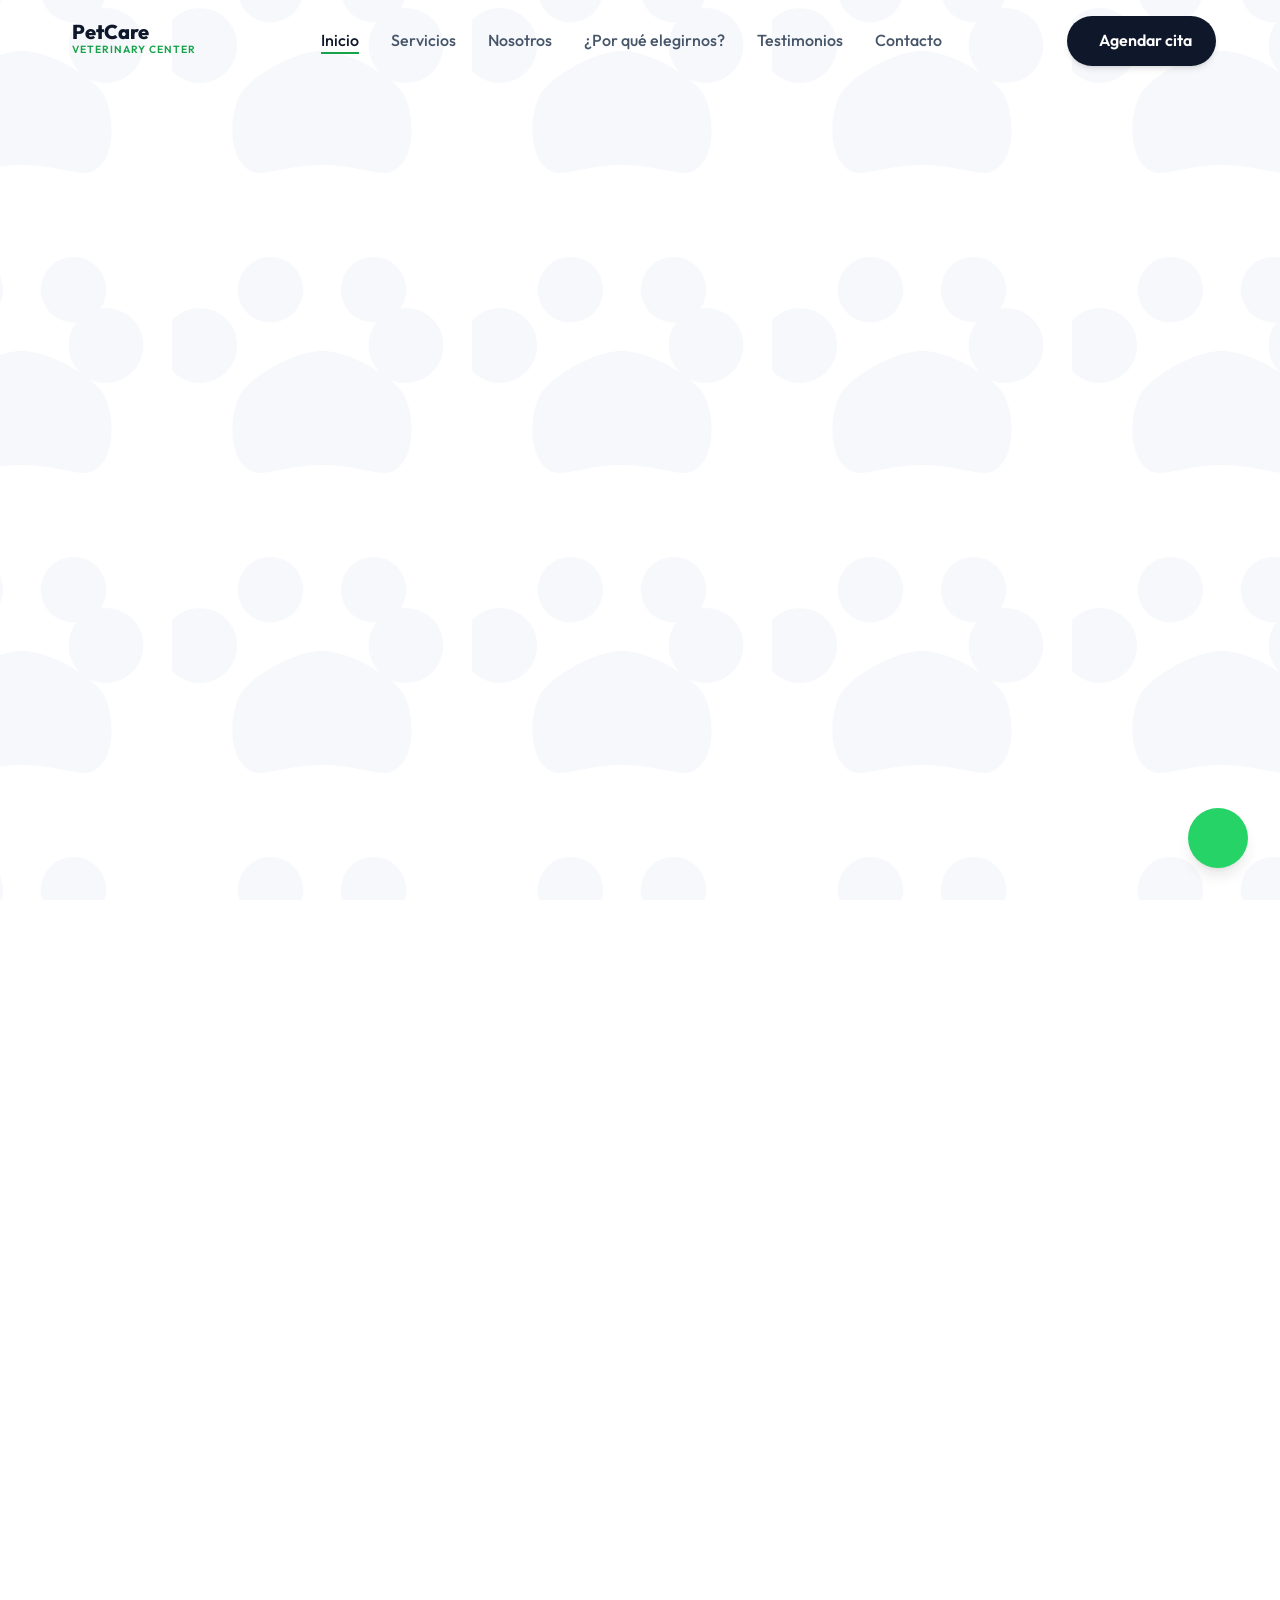
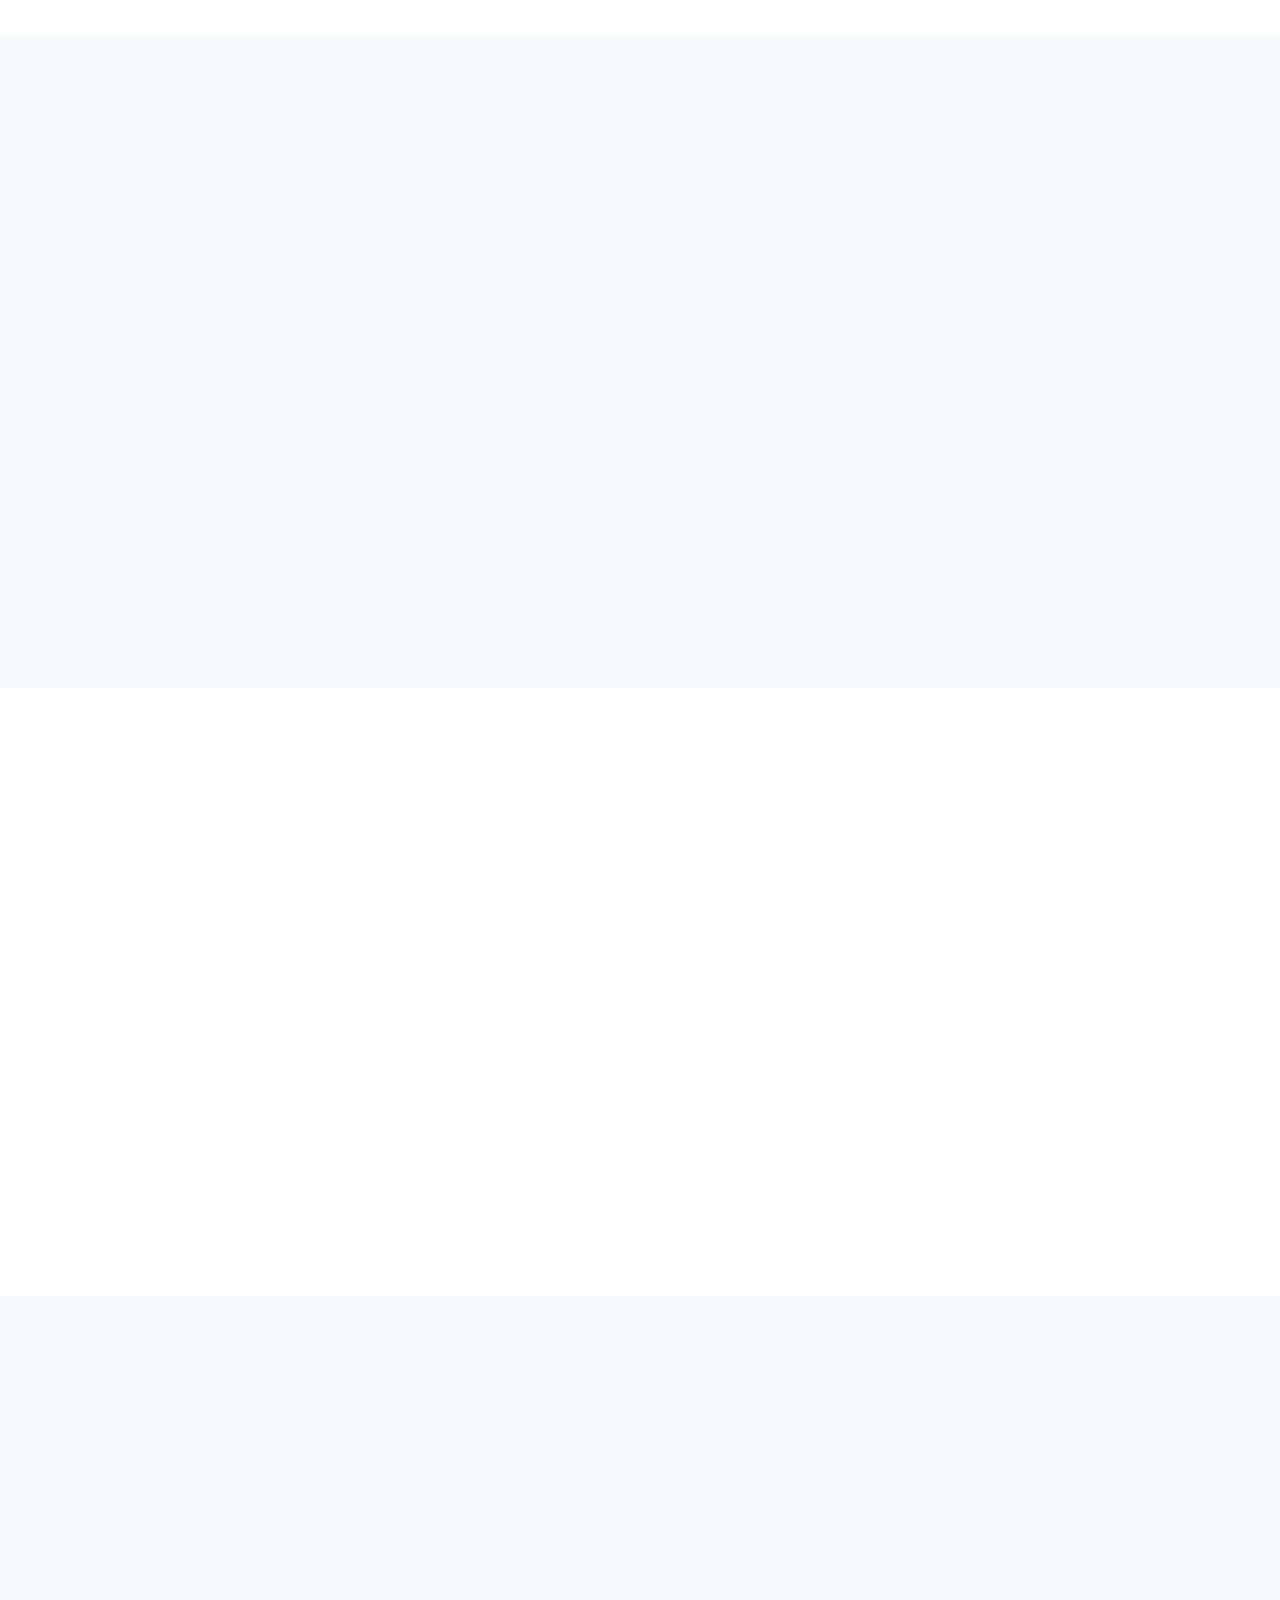
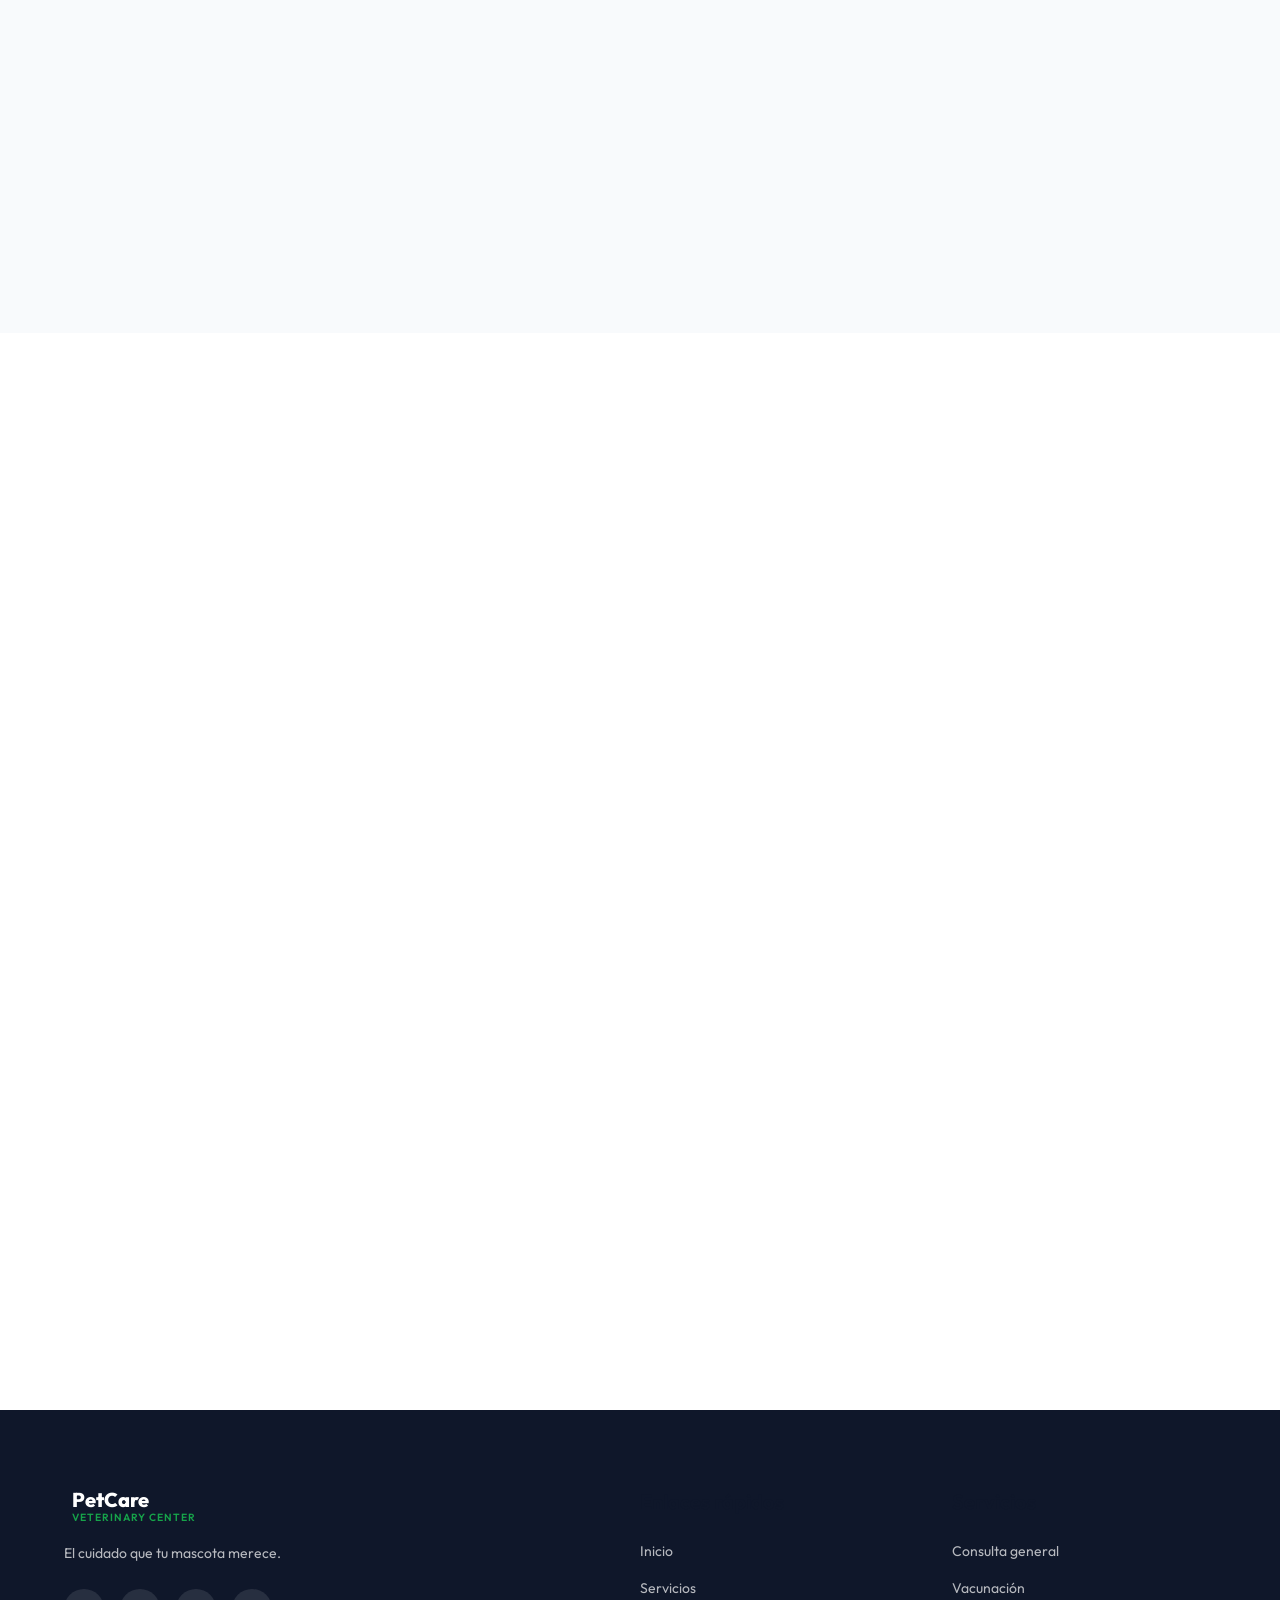
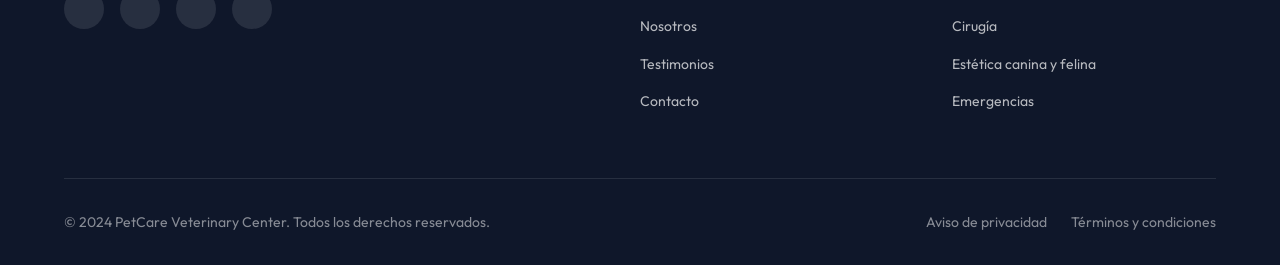
==== commit cb5843c7: "Add files via upload" ====
--- a/index.html
+++ b/index.html
@@ -14,6 +14,8 @@
     <link rel="stylesheet" href="style.css">
     <!-- Phosphor Icons -->
     <script src="https://unpkg.com/@phosphor-icons/web"></script>
+    <!-- Supabase SDK -->
+    <script src="https://cdn.jsdelivr.net/npm/@supabase/supabase-js@2"></script>
 </head>
 
 <body>
@@ -236,7 +238,9 @@
                     <!-- Slide 1 -->
                     <div class="testimonial-card">
                         <div class="stars">
-                            <i class="ph-fill ph-star"></i><i class="ph-fill ph-star"></i><i class="ph-fill ph-star"></i><i class="ph-fill ph-star"></i><i class="ph-fill ph-star"></i>
+                            <i class="ph-fill ph-star"></i><i class="ph-fill ph-star"></i><i
+                                class="ph-fill ph-star"></i><i class="ph-fill ph-star"></i><i
+                                class="ph-fill ph-star"></i>
                         </div>
                         <p class="quote">"Excelente atención y mucha paciencia con mi perro. Lo recomiendo al 100%."</p>
                         <div class="author">
@@ -250,9 +254,12 @@
                     <!-- Slide 2 -->
                     <div class="testimonial-card">
                         <div class="stars">
-                            <i class="ph-fill ph-star"></i><i class="ph-fill ph-star"></i><i class="ph-fill ph-star"></i><i class="ph-fill ph-star"></i><i class="ph-fill ph-star"></i>
-                        </div>
-                        <p class="quote">"La mejor clínica veterinaria, profesionales increíbles y trato excepcional."</p>
+                            <i class="ph-fill ph-star"></i><i class="ph-fill ph-star"></i><i
+                                class="ph-fill ph-star"></i><i class="ph-fill ph-star"></i><i
+                                class="ph-fill ph-star"></i>
+                        </div>
+                        <p class="quote">"La mejor clínica veterinaria, profesionales increíbles y trato excepcional."
+                        </p>
                         <div class="author">
                             <img src="/src/dog_avatar_2.png" alt="Avatar Carlos">
                             <div class="author-info">
@@ -264,7 +271,9 @@
                     <!-- Slide 3 -->
                     <div class="testimonial-card">
                         <div class="stars">
-                            <i class="ph-fill ph-star"></i><i class="ph-fill ph-star"></i><i class="ph-fill ph-star"></i><i class="ph-fill ph-star"></i><i class="ph-fill ph-star"></i>
+                            <i class="ph-fill ph-star"></i><i class="ph-fill ph-star"></i><i
+                                class="ph-fill ph-star"></i><i class="ph-fill ph-star"></i><i
+                                class="ph-fill ph-star"></i>
                         </div>
                         <p class="quote">"Gracias a PetCare mi gatito se recuperó muy rápido. Estoy muy agradecida."</p>
                         <div class="author">
@@ -278,9 +287,12 @@
                     <!-- Slide 4 -->
                     <div class="testimonial-card">
                         <div class="stars">
-                            <i class="ph-fill ph-star"></i><i class="ph-fill ph-star"></i><i class="ph-fill ph-star"></i><i class="ph-fill ph-star"></i><i class="ph-fill ph-star"></i>
-                        </div>
-                        <p class="quote">"Siempre nos reciben con una sonrisa y mi perro ya no le tiene miedo al veterinario."</p>
+                            <i class="ph-fill ph-star"></i><i class="ph-fill ph-star"></i><i
+                                class="ph-fill ph-star"></i><i class="ph-fill ph-star"></i><i
+                                class="ph-fill ph-star"></i>
+                        </div>
+                        <p class="quote">"Siempre nos reciben con una sonrisa y mi perro ya no le tiene miedo al
+                            veterinario."</p>
                         <div class="author">
                             <img src="/src/dog_avatar_3.png" alt="Avatar Juan">
                             <div class="author-info">
@@ -292,7 +304,9 @@
                     <!-- Slide 5 -->
                     <div class="testimonial-card">
                         <div class="stars">
-                            <i class="ph-fill ph-star"></i><i class="ph-fill ph-star"></i><i class="ph-fill ph-star"></i><i class="ph-fill ph-star"></i><i class="ph-fill ph-star"></i>
+                            <i class="ph-fill ph-star"></i><i class="ph-fill ph-star"></i><i
+                                class="ph-fill ph-star"></i><i class="ph-fill ph-star"></i><i
+                                class="ph-fill ph-star"></i>
                         </div>
                         <p class="quote">"Instalaciones de primera y muy limpios. Mis gatos se sienten en casa."</p>
                         <div class="author">
@@ -306,9 +320,12 @@
                     <!-- Slide 6 -->
                     <div class="testimonial-card">
                         <div class="stars">
-                            <i class="ph-fill ph-star"></i><i class="ph-fill ph-star"></i><i class="ph-fill ph-star"></i><i class="ph-fill ph-star"></i><i class="ph-fill ph-star"></i>
-                        </div>
-                        <p class="quote">"Llevé a mi perro por una emergencia de madrugada y nos salvaron la vida, muy agradecido."</p>
+                            <i class="ph-fill ph-star"></i><i class="ph-fill ph-star"></i><i
+                                class="ph-fill ph-star"></i><i class="ph-fill ph-star"></i><i
+                                class="ph-fill ph-star"></i>
+                        </div>
+                        <p class="quote">"Llevé a mi perro por una emergencia de madrugada y nos salvaron la vida, muy
+                            agradecido."</p>
                         <div class="author">
                             <img src="/src/dog_avatar_4.png" alt="Avatar Roberto">
                             <div class="author-info">
@@ -320,9 +337,12 @@
                     <!-- Slide 7 -->
                     <div class="testimonial-card">
                         <div class="stars">
-                            <i class="ph-fill ph-star"></i><i class="ph-fill ph-star"></i><i class="ph-fill ph-star"></i><i class="ph-fill ph-star"></i><i class="ph-fill ph-star"></i>
-                        </div>
-                        <p class="quote">"El servicio de estética es espectacular, dejan a mi perrita hermosa y oliendo delicioso."</p>
+                            <i class="ph-fill ph-star"></i><i class="ph-fill ph-star"></i><i
+                                class="ph-fill ph-star"></i><i class="ph-fill ph-star"></i><i
+                                class="ph-fill ph-star"></i>
+                        </div>
+                        <p class="quote">"El servicio de estética es espectacular, dejan a mi perrita hermosa y oliendo
+                            delicioso."</p>
                         <div class="author">
                             <img src="/src/dog_avatar_5.png" alt="Avatar Elena">
                             <div class="author-info">
@@ -334,9 +354,12 @@
                     <!-- Slide 8 -->
                     <div class="testimonial-card">
                         <div class="stars">
-                            <i class="ph-fill ph-star"></i><i class="ph-fill ph-star"></i><i class="ph-fill ph-star"></i><i class="ph-fill ph-star"></i><i class="ph-fill ph-star"></i>
-                        </div>
-                        <p class="quote">"Me explican todo con detalle en cada consulta. Me da mucha tranquilidad traer a mi gato aquí."</p>
+                            <i class="ph-fill ph-star"></i><i class="ph-fill ph-star"></i><i
+                                class="ph-fill ph-star"></i><i class="ph-fill ph-star"></i><i
+                                class="ph-fill ph-star"></i>
+                        </div>
+                        <p class="quote">"Me explican todo con detalle en cada consulta. Me da mucha tranquilidad traer
+                            a mi gato aquí."</p>
                         <div class="author">
                             <img src="/src/cat_avatar_3.png" alt="Avatar Diego">
                             <div class="author-info">
@@ -348,7 +371,9 @@
                     <!-- Slide 9 -->
                     <div class="testimonial-card">
                         <div class="stars">
-                            <i class="ph-fill ph-star"></i><i class="ph-fill ph-star"></i><i class="ph-fill ph-star"></i><i class="ph-fill ph-star"></i><i class="ph-fill ph-star"></i>
+                            <i class="ph-fill ph-star"></i><i class="ph-fill ph-star"></i><i
+                                class="ph-fill ph-star"></i><i class="ph-fill ph-star"></i><i
+                                class="ph-fill ph-star"></i>
                         </div>
                         <p class="quote">"Los precios son justos y la calidad humana del equipo es inigualable."</p>
                         <div class="author">
@@ -362,9 +387,12 @@
                     <!-- Slide 10 -->
                     <div class="testimonial-card">
                         <div class="stars">
-                            <i class="ph-fill ph-star"></i><i class="ph-fill ph-star"></i><i class="ph-fill ph-star"></i><i class="ph-fill ph-star"></i><i class="ph-fill ph-star"></i>
-                        </div>
-                        <p class="quote">"Tienen un equipo increíble. Mi hurón recibió el mejor tratamiento posible. ¡Gracias!"</p>
+                            <i class="ph-fill ph-star"></i><i class="ph-fill ph-star"></i><i
+                                class="ph-fill ph-star"></i><i class="ph-fill ph-star"></i><i
+                                class="ph-fill ph-star"></i>
+                        </div>
+                        <p class="quote">"Tienen un equipo increíble. Mi hurón recibió el mejor tratamiento posible.
+                            ¡Gracias!"</p>
                         <div class="author">
                             <img src="/src/cat_avatar_4.png" alt="Avatar Fernando">
                             <div class="author-info">
@@ -444,15 +472,23 @@
                             <span class="error-msg">Por favor ingresa un teléfono válido</span>
                         </div>
                         <div class="form-group">
-                            <label for="motivo">Motivo de consulta</label>
-                            <select id="motivo" name="motivo" required>
-                                <option value="" disabled selected>Selecciona una opción</option>
-                                <option value="consulta">Consulta general</option>
-                                <option value="vacunacion">Vacunación</option>
-                                <option value="emergencia">Emergencia</option>
-                                <option value="otro">Otro</option>
+                            <label for="fecha">Fecha</label>
+                            <input type="date" id="fecha" name="fecha" required min="">
+                            <span class="error-msg">Por favor selecciona una fecha</span>
+                        </div>
+                        <div class="form-group">
+                            <label for="hora">Hora</label>
+                            <select id="hora" name="hora" required disabled>
+                                <option value="" disabled selected>Selecciona una fecha primero</option>
                             </select>
-                            <span class="error-msg">Por favor selecciona un motivo</span>
+                            <span class="error-msg">Por favor selecciona una hora</span>
+                        </div>
+                        <div class="form-group">
+                            <label for="servicio">Servicio</label>
+                            <select id="servicio" name="servicio" required>
+                                <option value="" disabled selected>Cargando servicios...</option>
+                            </select>
+                            <span class="error-msg">Por favor selecciona un servicio</span>
                         </div>
                         <div class="form-group">
                             <label for="mensaje">Mensaje</label>
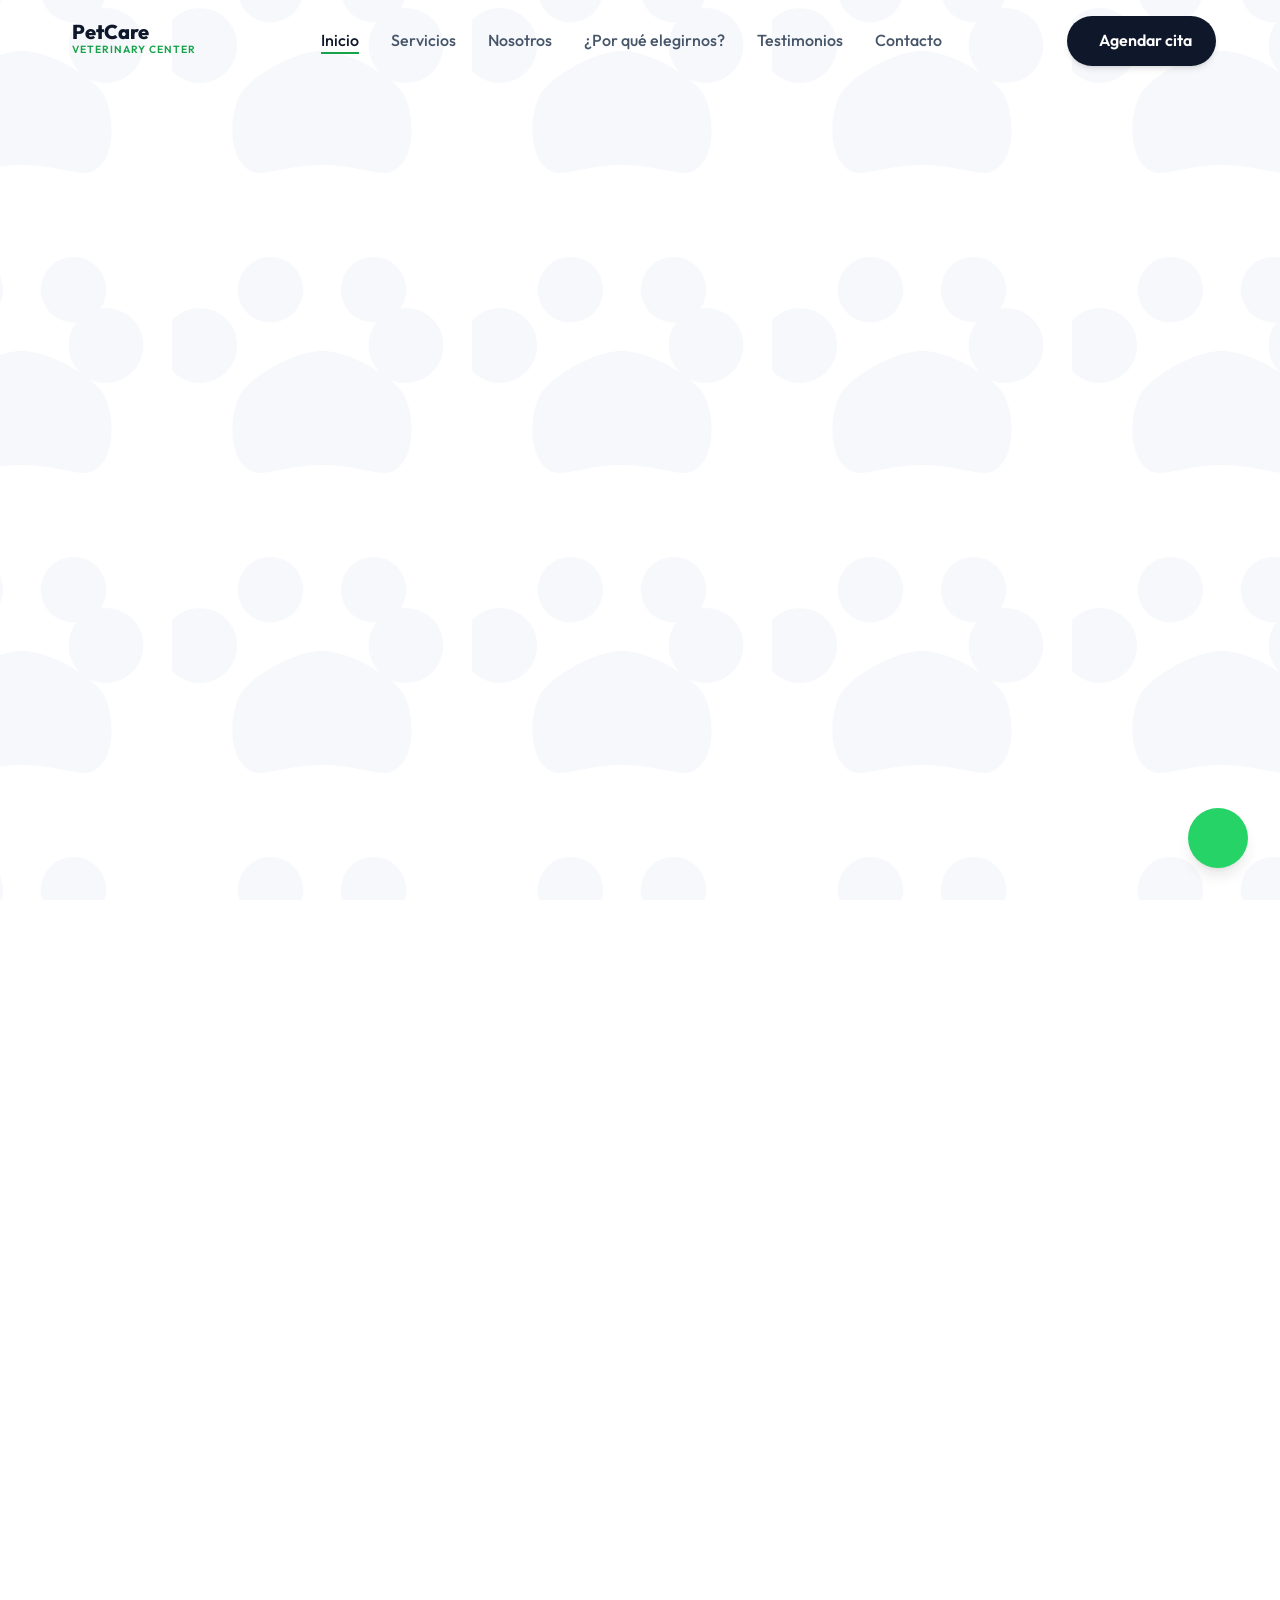
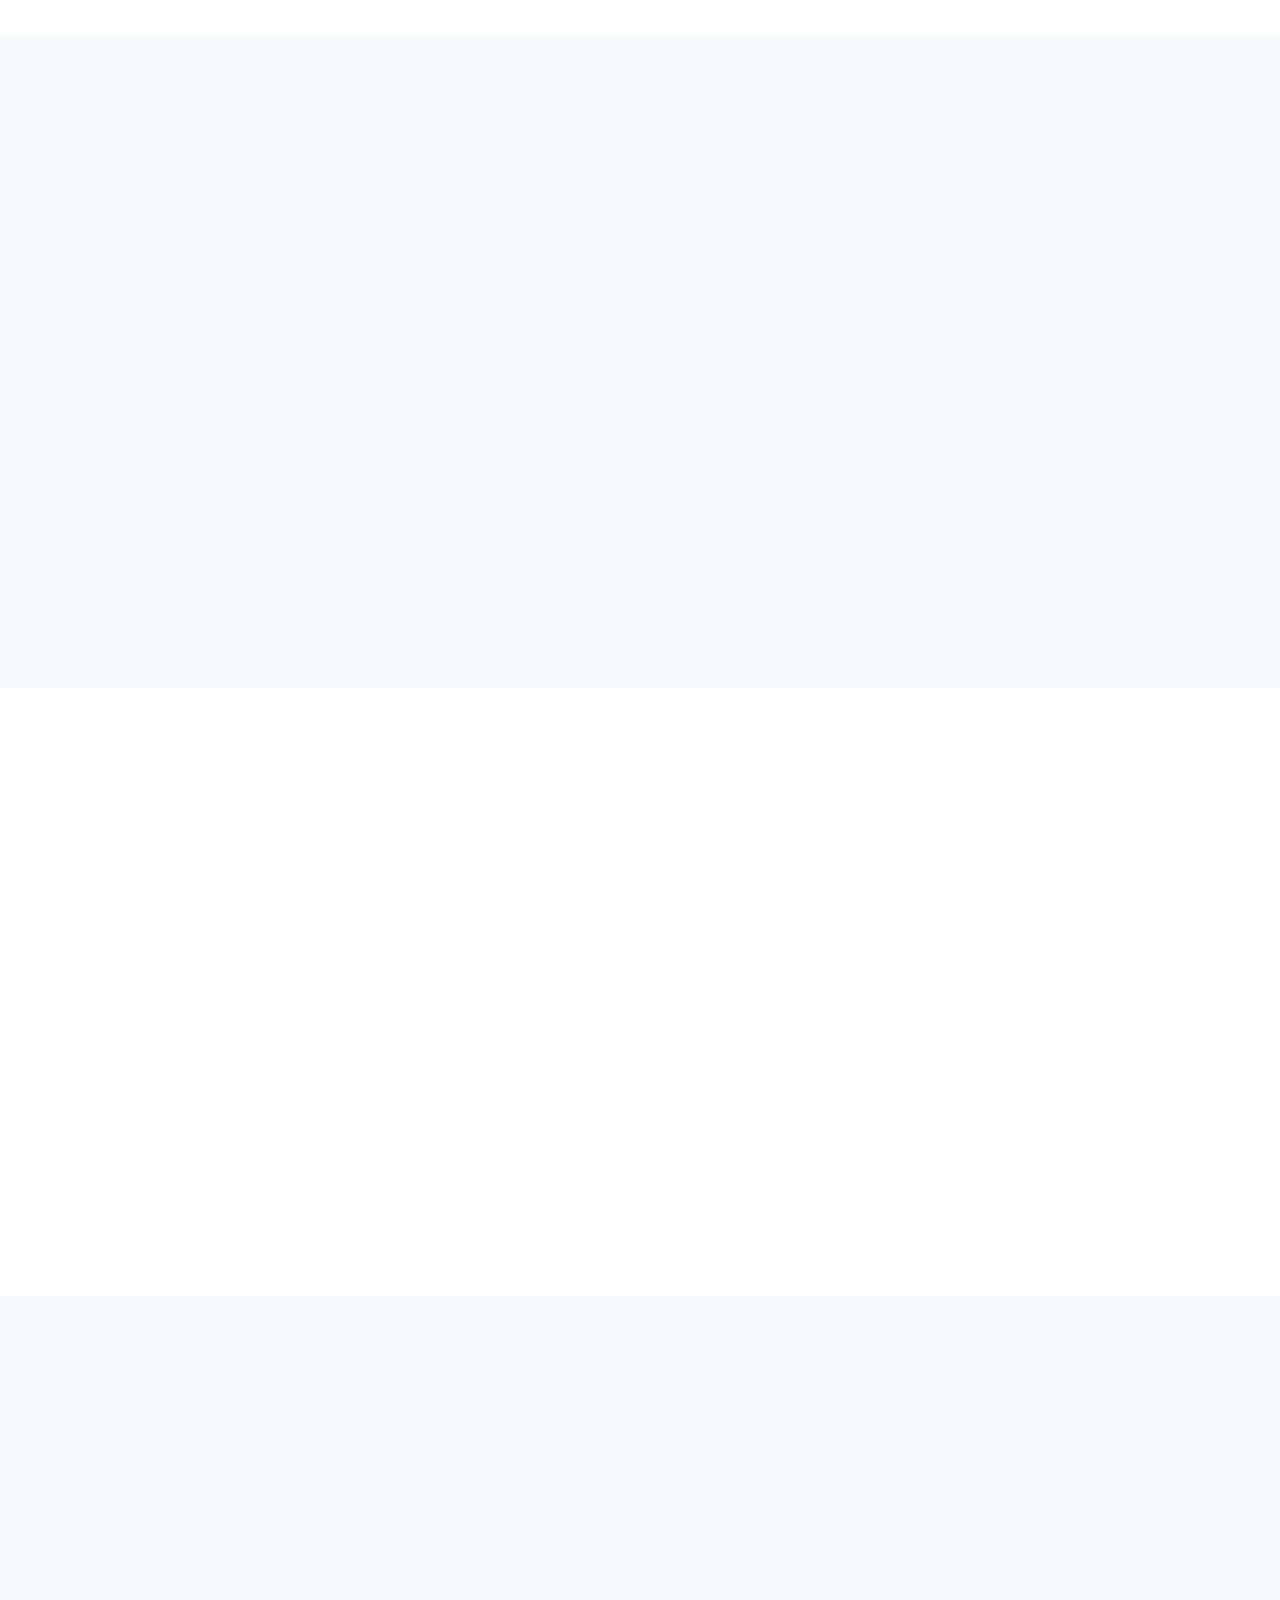
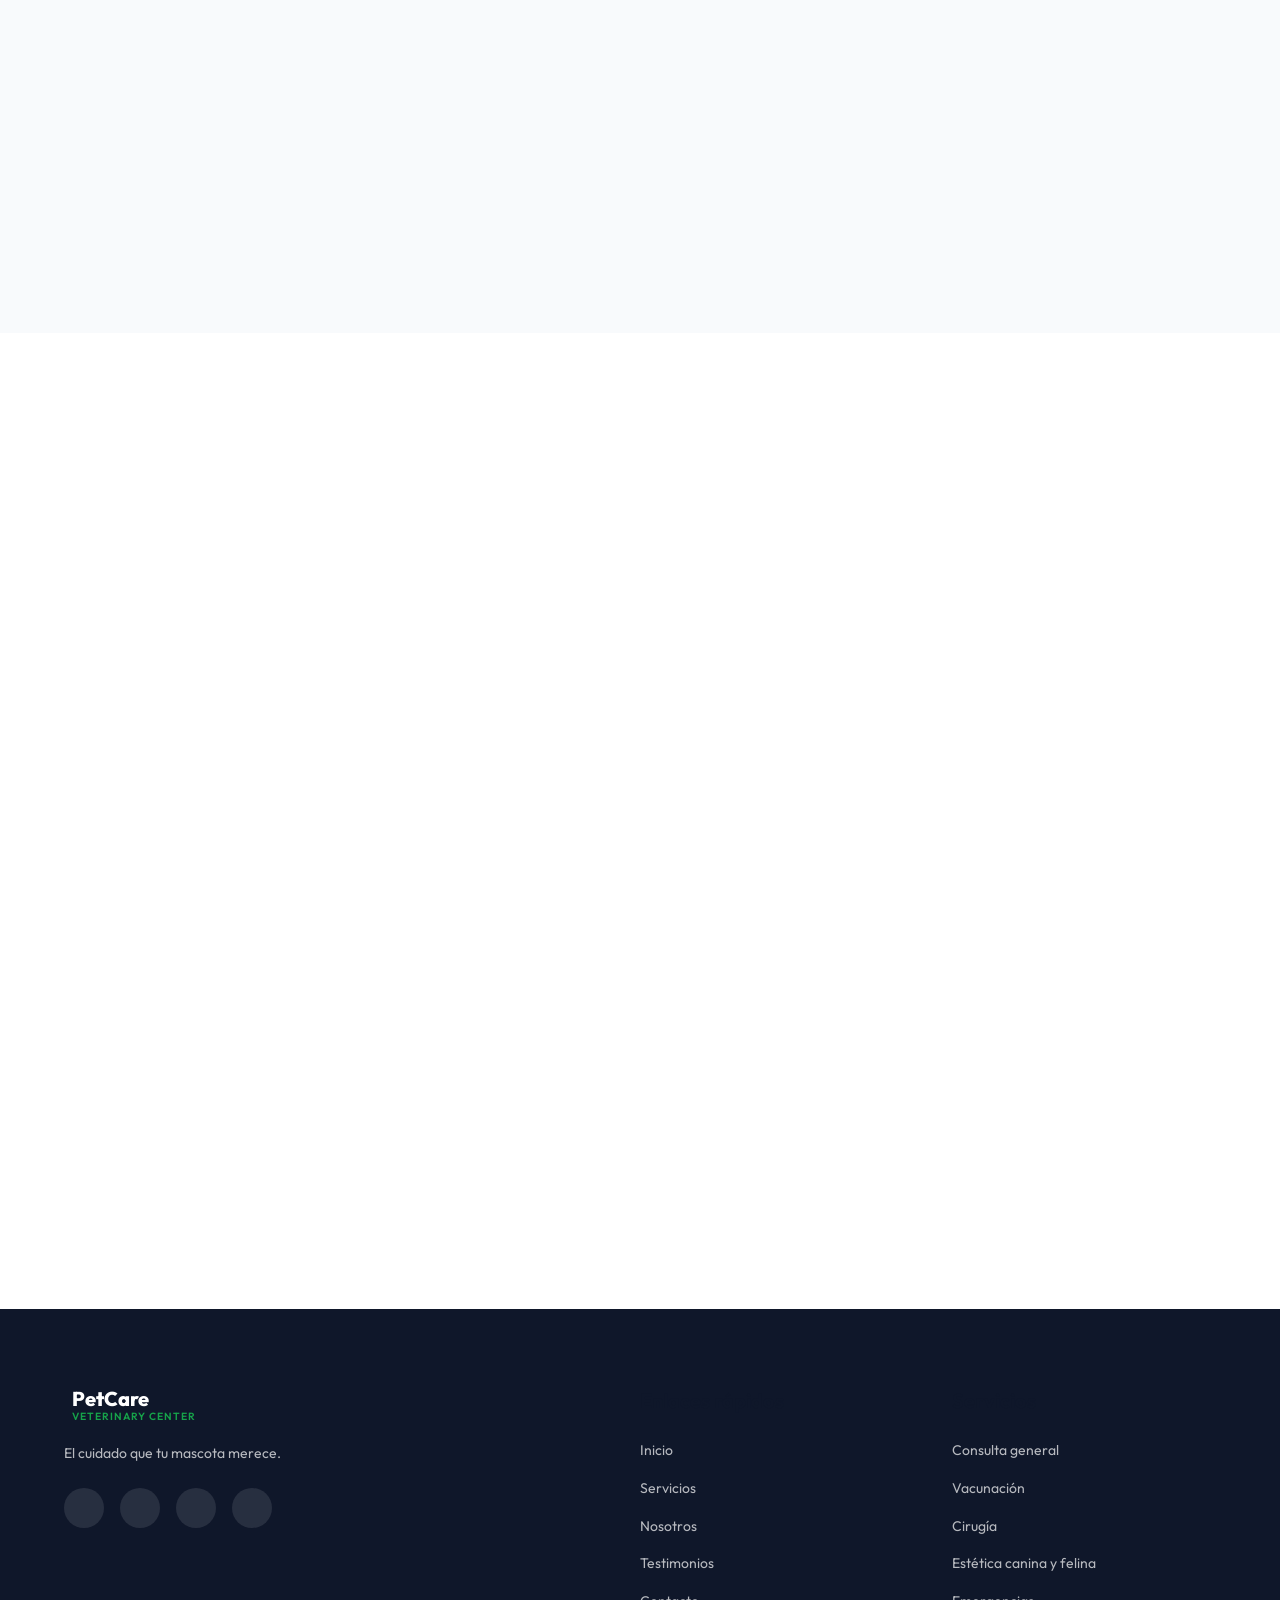
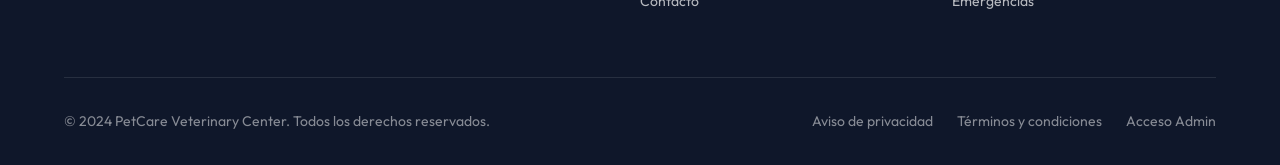
==== commit 2f07e825: "Add files via upload" ====
--- a/index.html
+++ b/index.html
@@ -461,11 +461,7 @@
                             <input type="text" id="nombre" name="nombre" required>
                             <span class="error-msg">Por favor ingresa tu nombre completo</span>
                         </div>
-                        <div class="form-group">
-                            <label for="correo">Correo electrónico</label>
-                            <input type="email" id="correo" name="correo" required>
-                            <span class="error-msg">Por favor ingresa un correo válido</span>
-                        </div>
+
                         <div class="form-group">
                             <label for="telefono">Teléfono</label>
                             <input type="tel" id="telefono" name="telefono" required>
@@ -573,6 +569,7 @@
                 <div class="footer-bottom-links">
                     <a href="#">Aviso de privacidad</a>
                     <a href="#">Términos y condiciones</a>
+                    <a href="login.html">Acceso Admin</a>
                 </div>
             </div>
         </div>
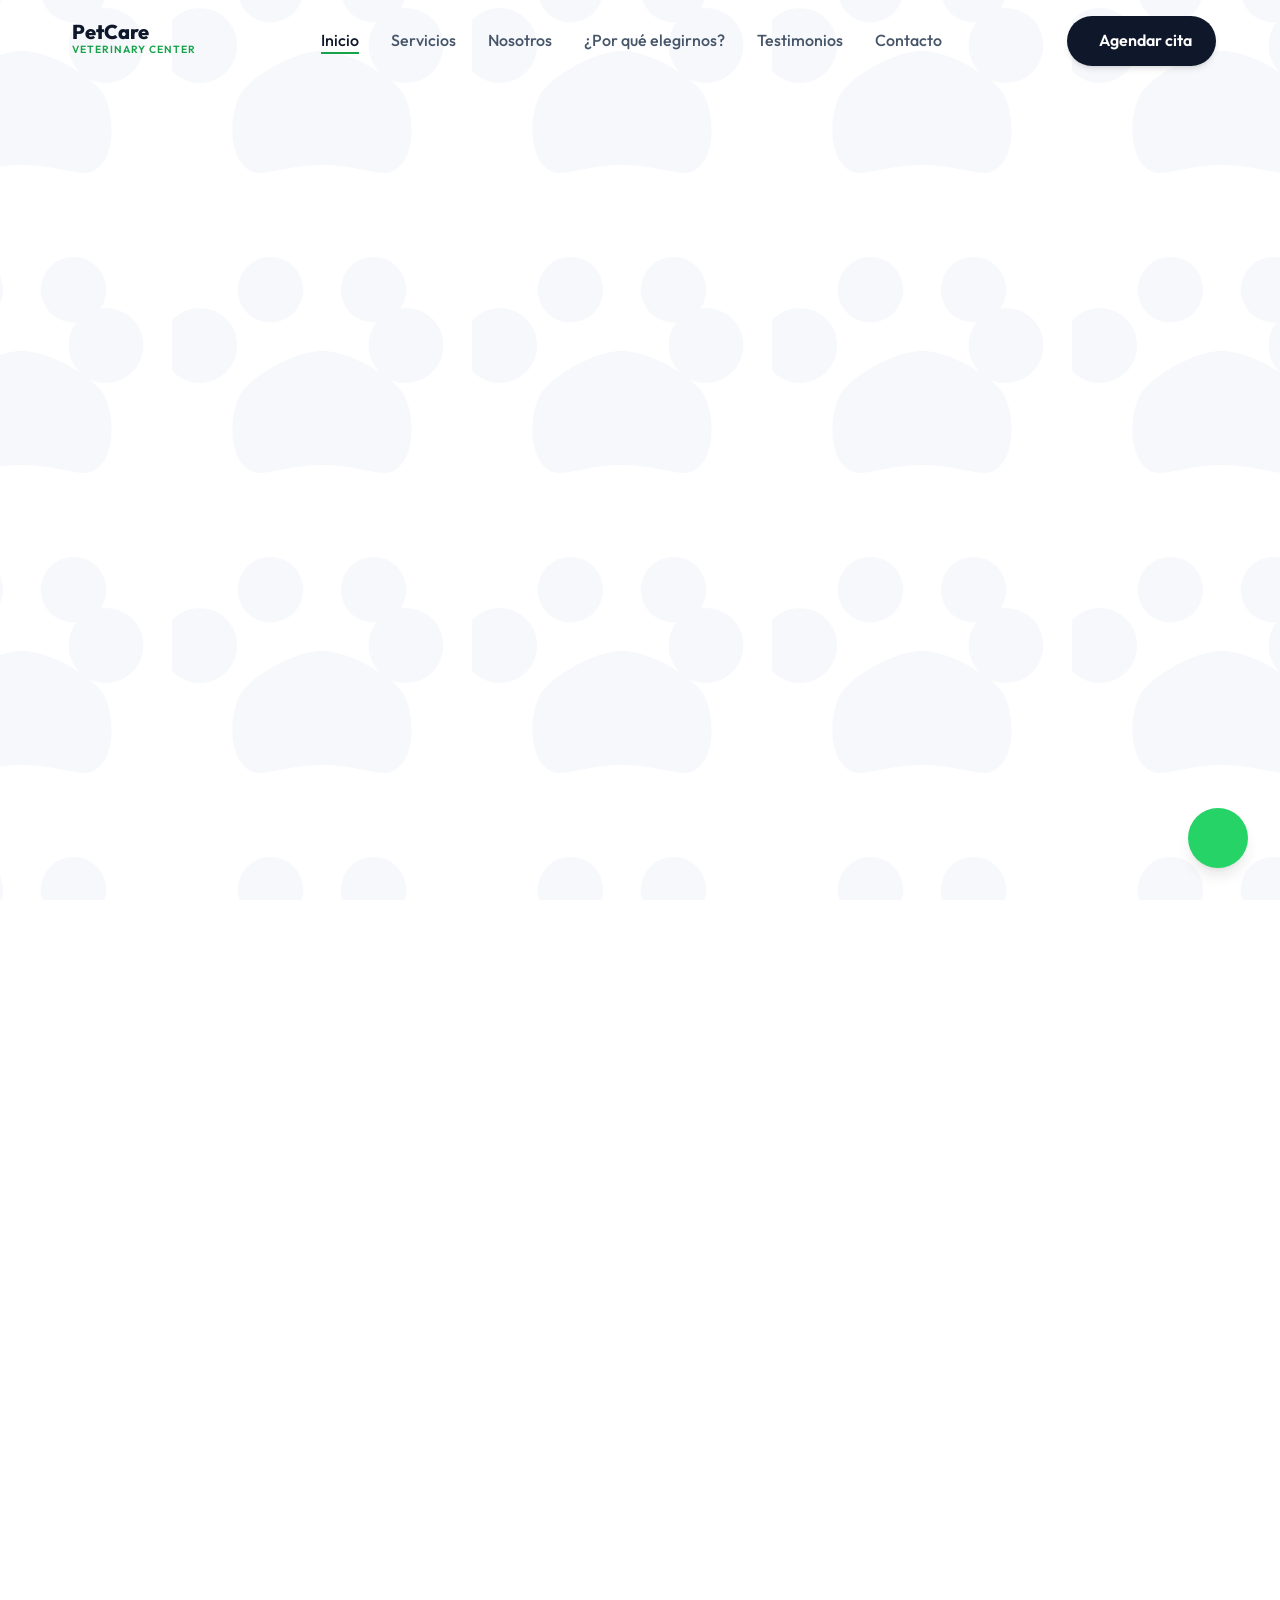
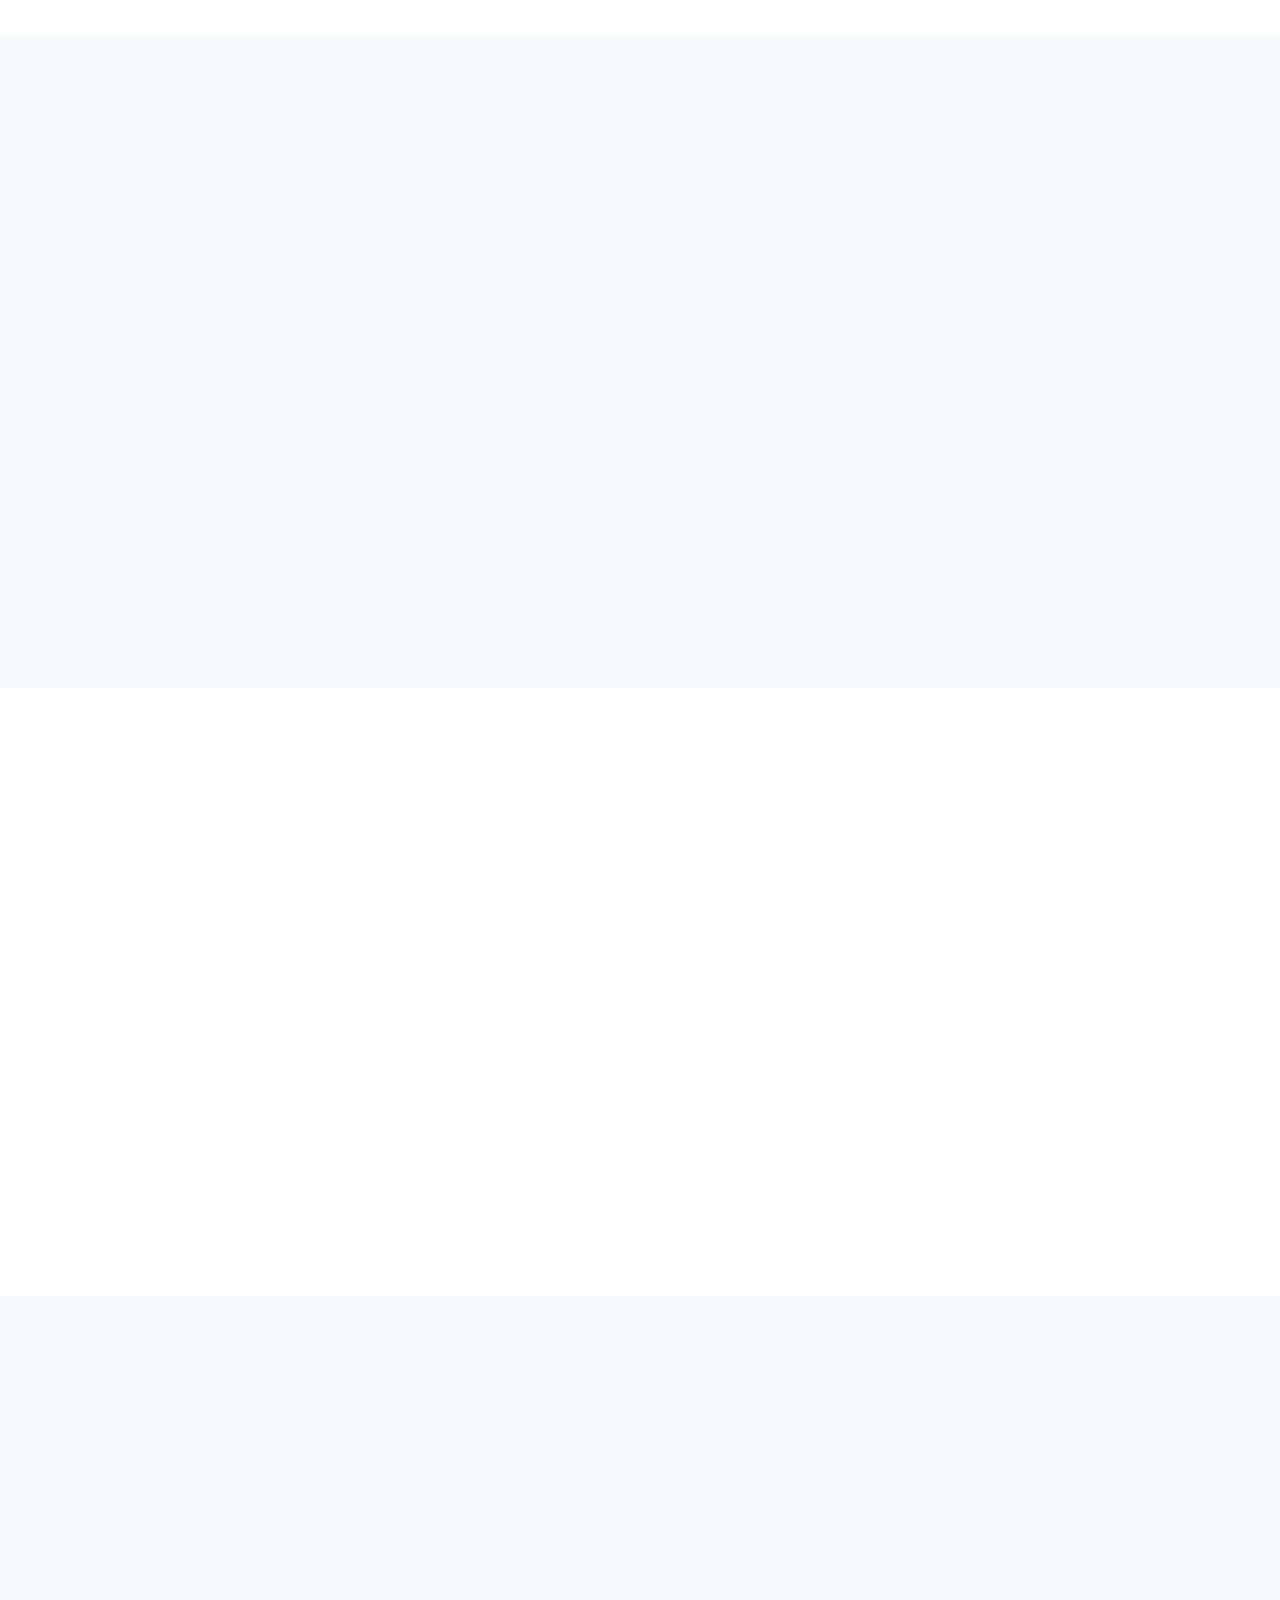
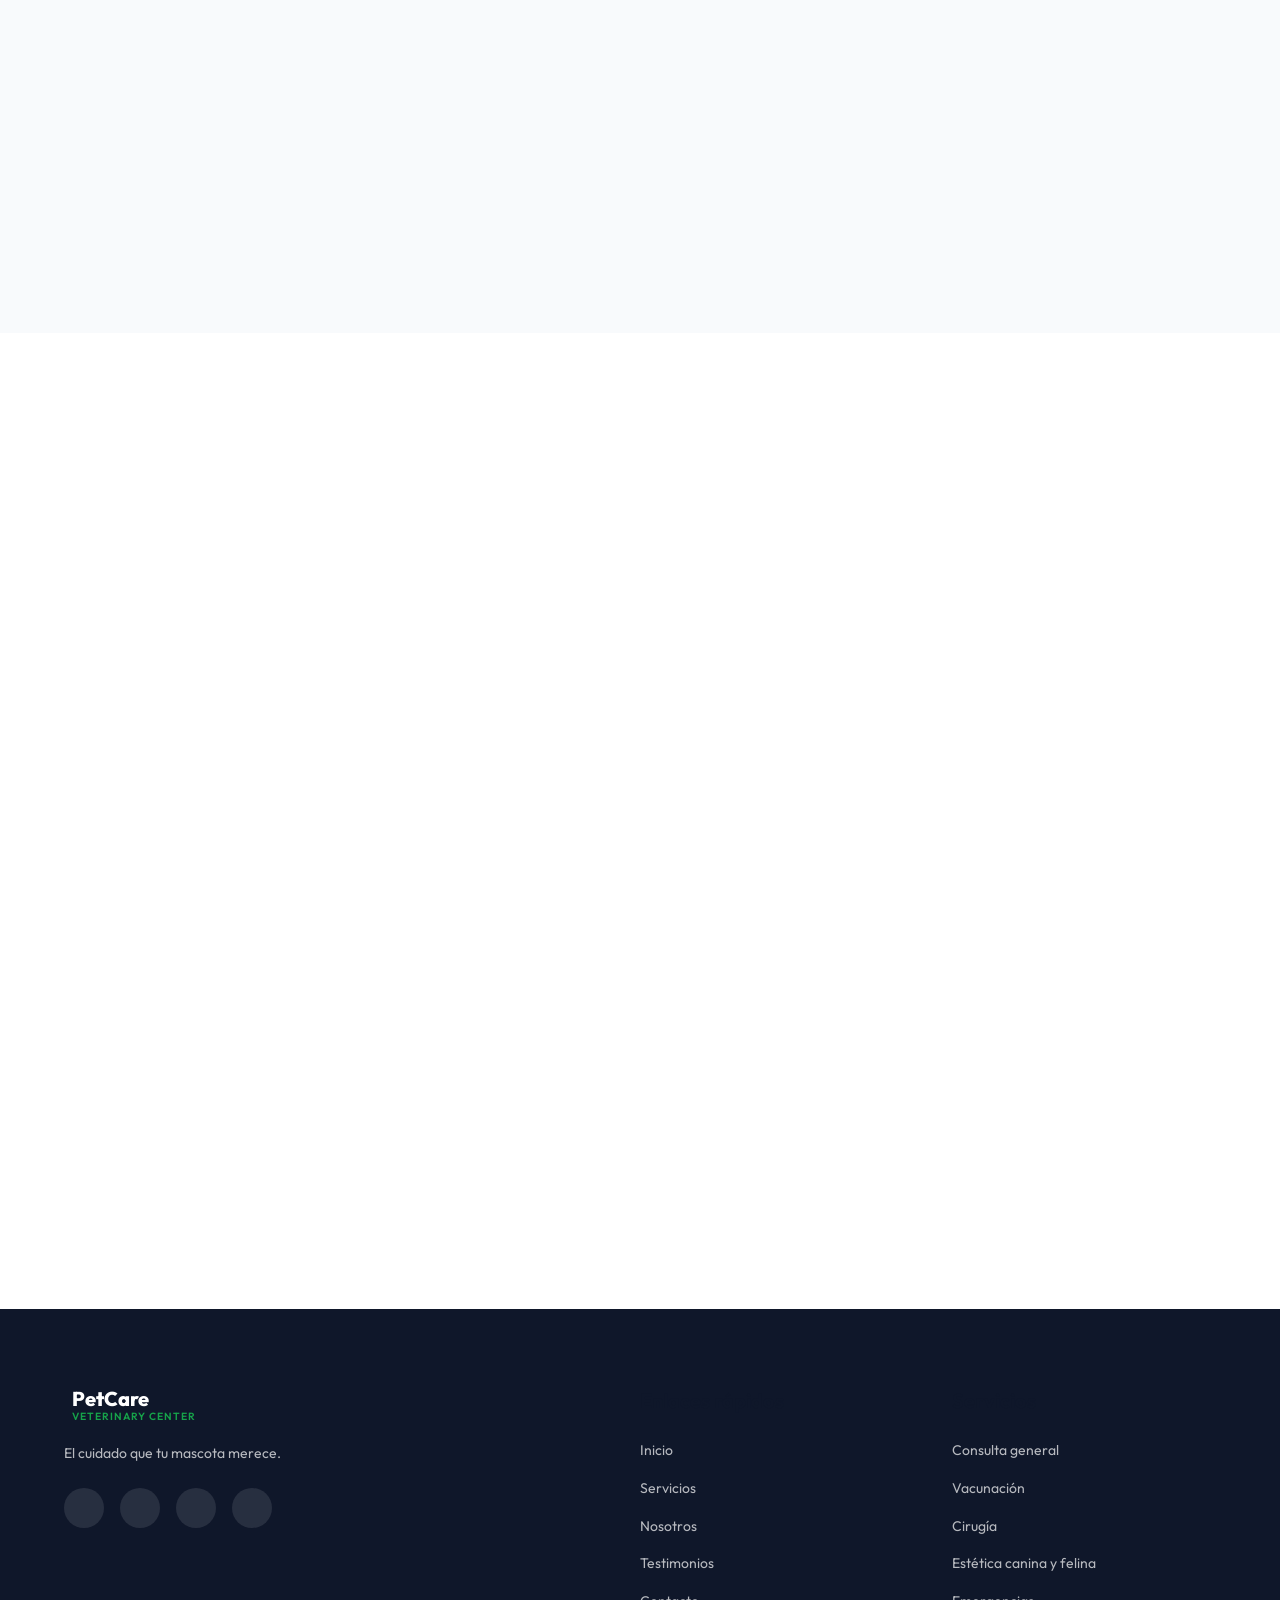
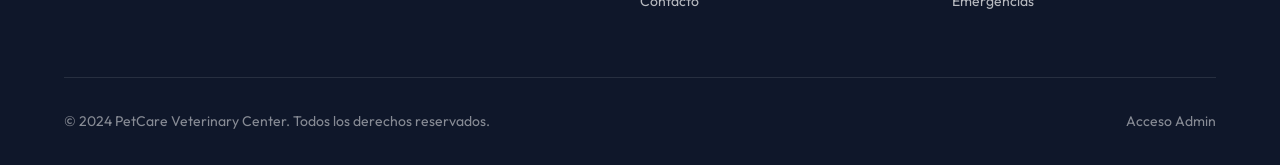
==== commit 89a8e712: "Add files via upload" ====
--- a/index.html
+++ b/index.html
@@ -487,17 +487,16 @@
                             <span class="error-msg">Por favor selecciona un servicio</span>
                         </div>
                         <div class="form-group">
-                            <label for="mensaje">Mensaje</label>
-                            <textarea id="mensaje" name="mensaje" rows="4" required></textarea>
-                            <span class="error-msg">Por favor escribe un mensaje</span>
+                            <label for="mensaje">Mensaje o Motivo de Consulta (Opcional)</label>
+                            <textarea id="mensaje" name="mensaje" rows="4"></textarea>
                         </div>
                         <button type="submit" class="btn btn-primary w-100" id="submit-btn">
-                            <span class="btn-text">Enviar mensaje</span>
+                            <span class="btn-text">Agendar cita</span>
                             <i class="ph ph-paper-plane-tilt btn-icon"></i>
                             <div class="loader"></div>
                         </button>
                         <div class="success-msg" id="success-msg">
-                            <i class="ph-fill ph-check-circle"></i> Mensaje enviado con éxito. Te contactaremos pronto.
+                            <i class="ph-fill ph-check-circle"></i> Cita agendada, te esperamos.
                         </div>
                     </form>
                 </div>
@@ -567,8 +566,6 @@
             <div class="footer-bottom">
                 <p>&copy; 2024 PetCare Veterinary Center. Todos los derechos reservados.</p>
                 <div class="footer-bottom-links">
-                    <a href="#">Aviso de privacidad</a>
-                    <a href="#">Términos y condiciones</a>
                     <a href="login.html">Acceso Admin</a>
                 </div>
             </div>
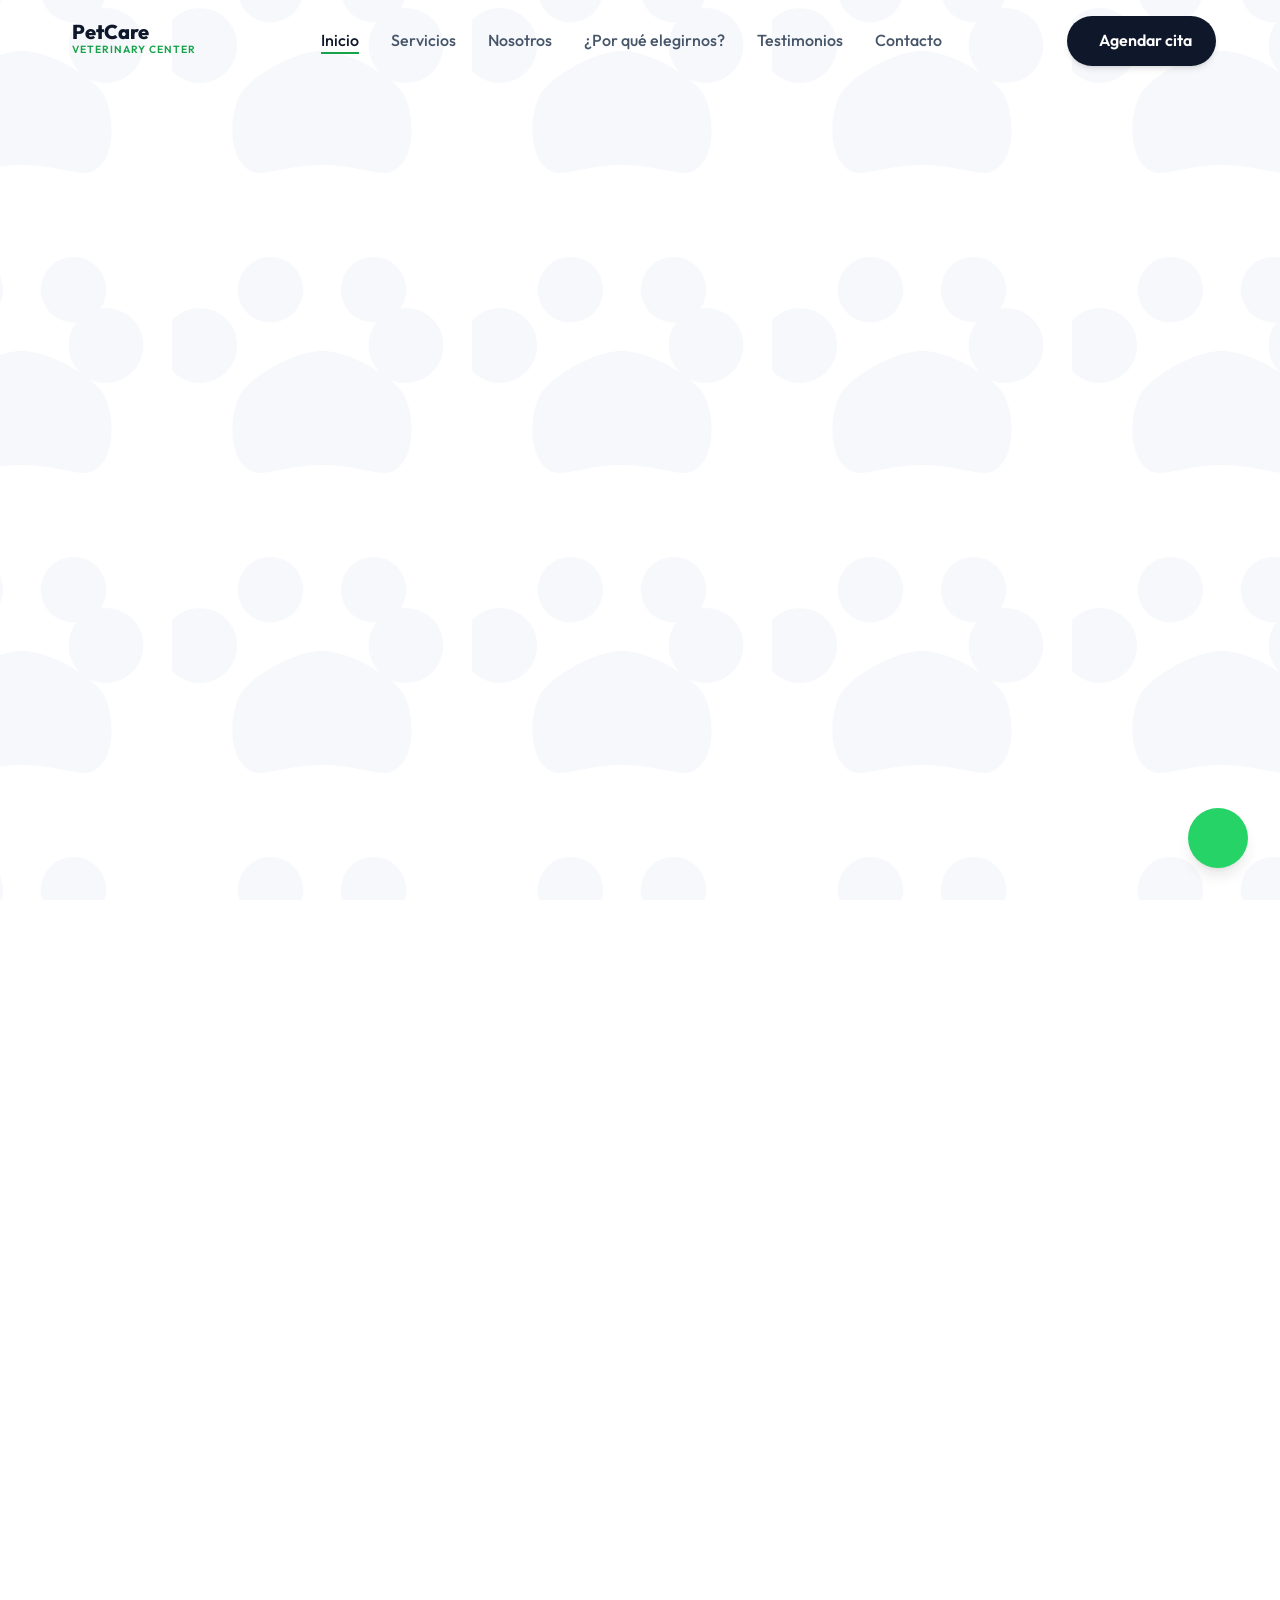
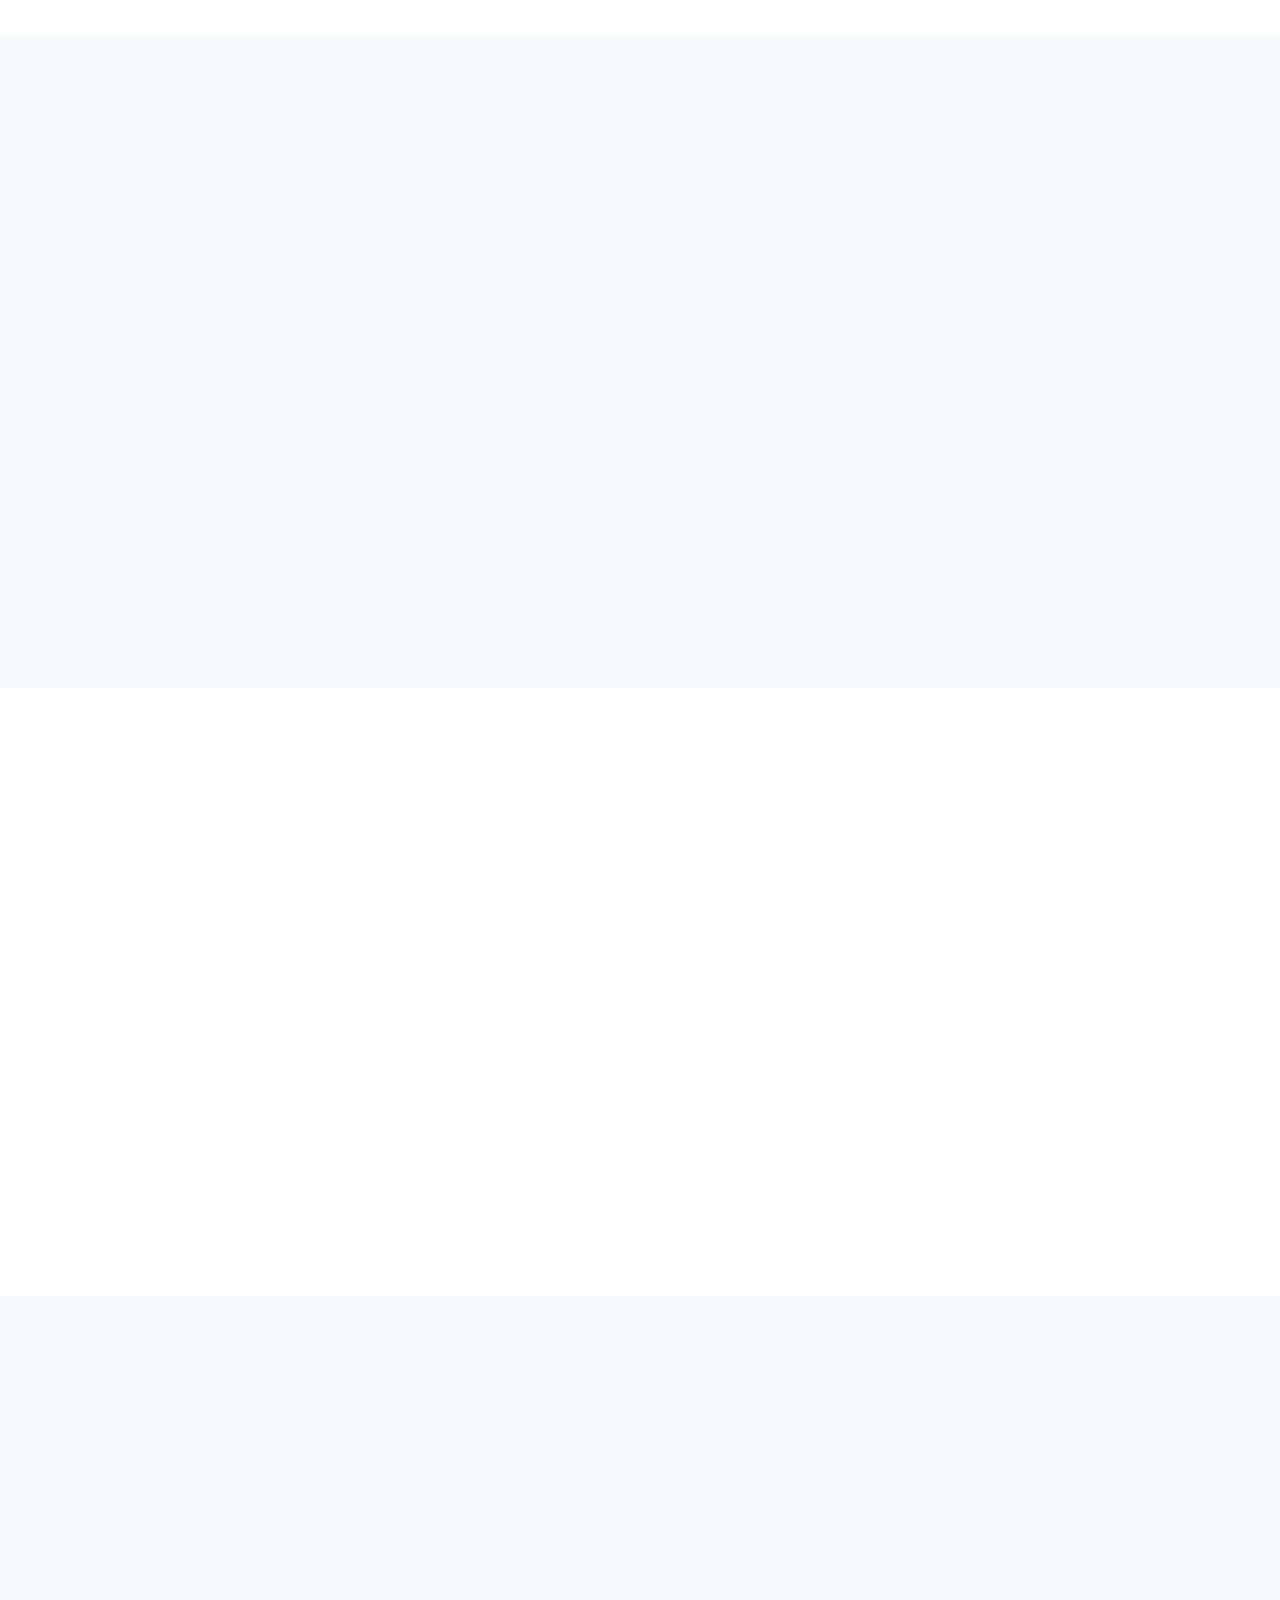
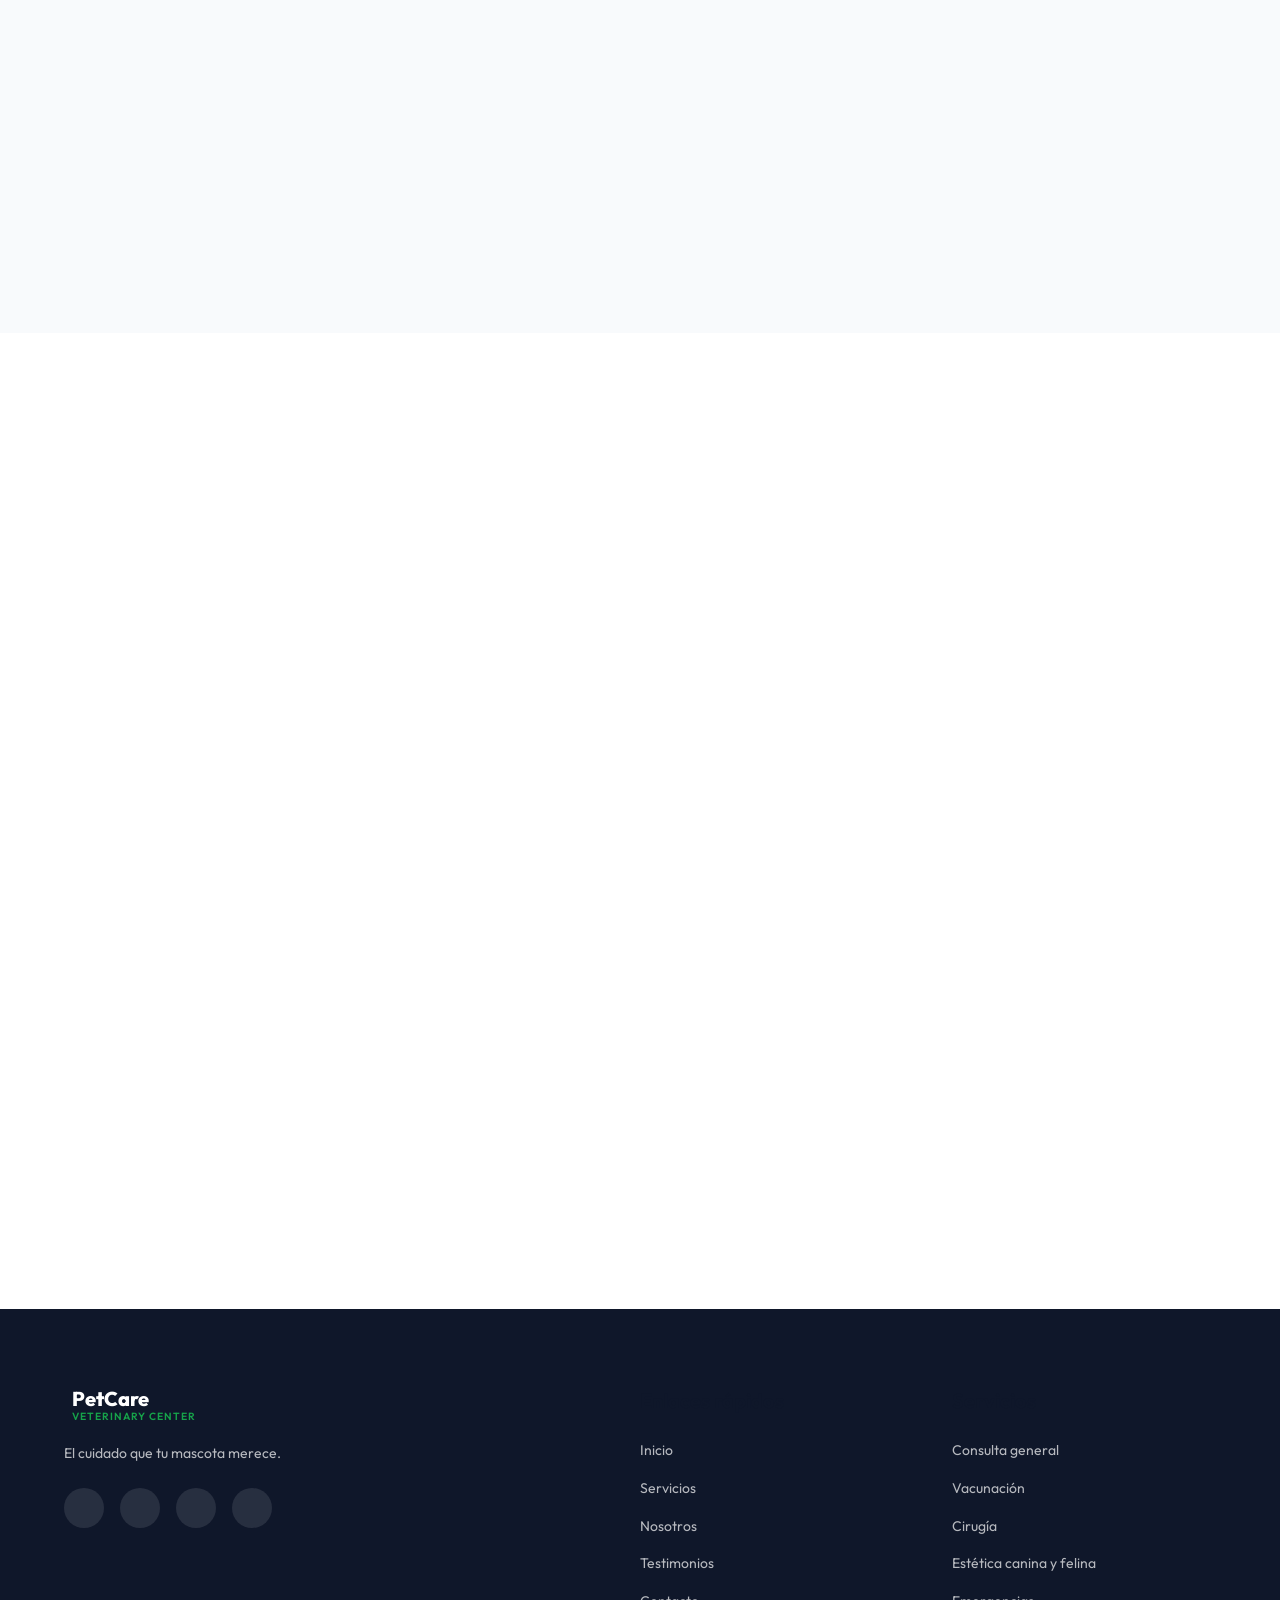
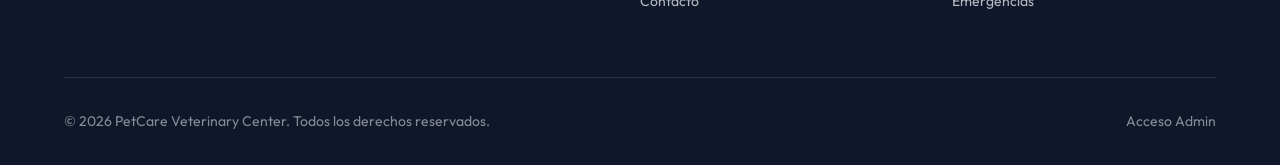
==== commit 2debe3e4: "Add files via upload" ====
--- a/index.html
+++ b/index.html
@@ -564,7 +564,7 @@
             </div>
 
             <div class="footer-bottom">
-                <p>&copy; 2024 PetCare Veterinary Center. Todos los derechos reservados.</p>
+                <p>&copy; 2026 PetCare Veterinary Center. Todos los derechos reservados.</p>
                 <div class="footer-bottom-links">
                     <a href="login.html">Acceso Admin</a>
                 </div>
--- a/style.css
+++ b/style.css
@@ -1013,7 +1013,19 @@
     
     .hero { padding-top: 6rem; }
     .hero h1 { font-size: 2.5rem; }
-    .hero-features { flex-direction: column; gap: 1.5rem; align-items: center; }
+    .hero-features { 
+        display: grid; 
+        grid-template-columns: 1fr 1fr; 
+        gap: 1.5rem; 
+        justify-items: center; 
+    }
+    .feature-item { 
+        flex-direction: column; 
+        text-align: center; 
+        gap: 0.5rem; 
+    }
+    
+    .service-image { display: none; }
     
     .nosotros-layout { grid-template-columns: 1fr; }
     .stats-grid { grid-template-columns: 1fr 1fr; }
